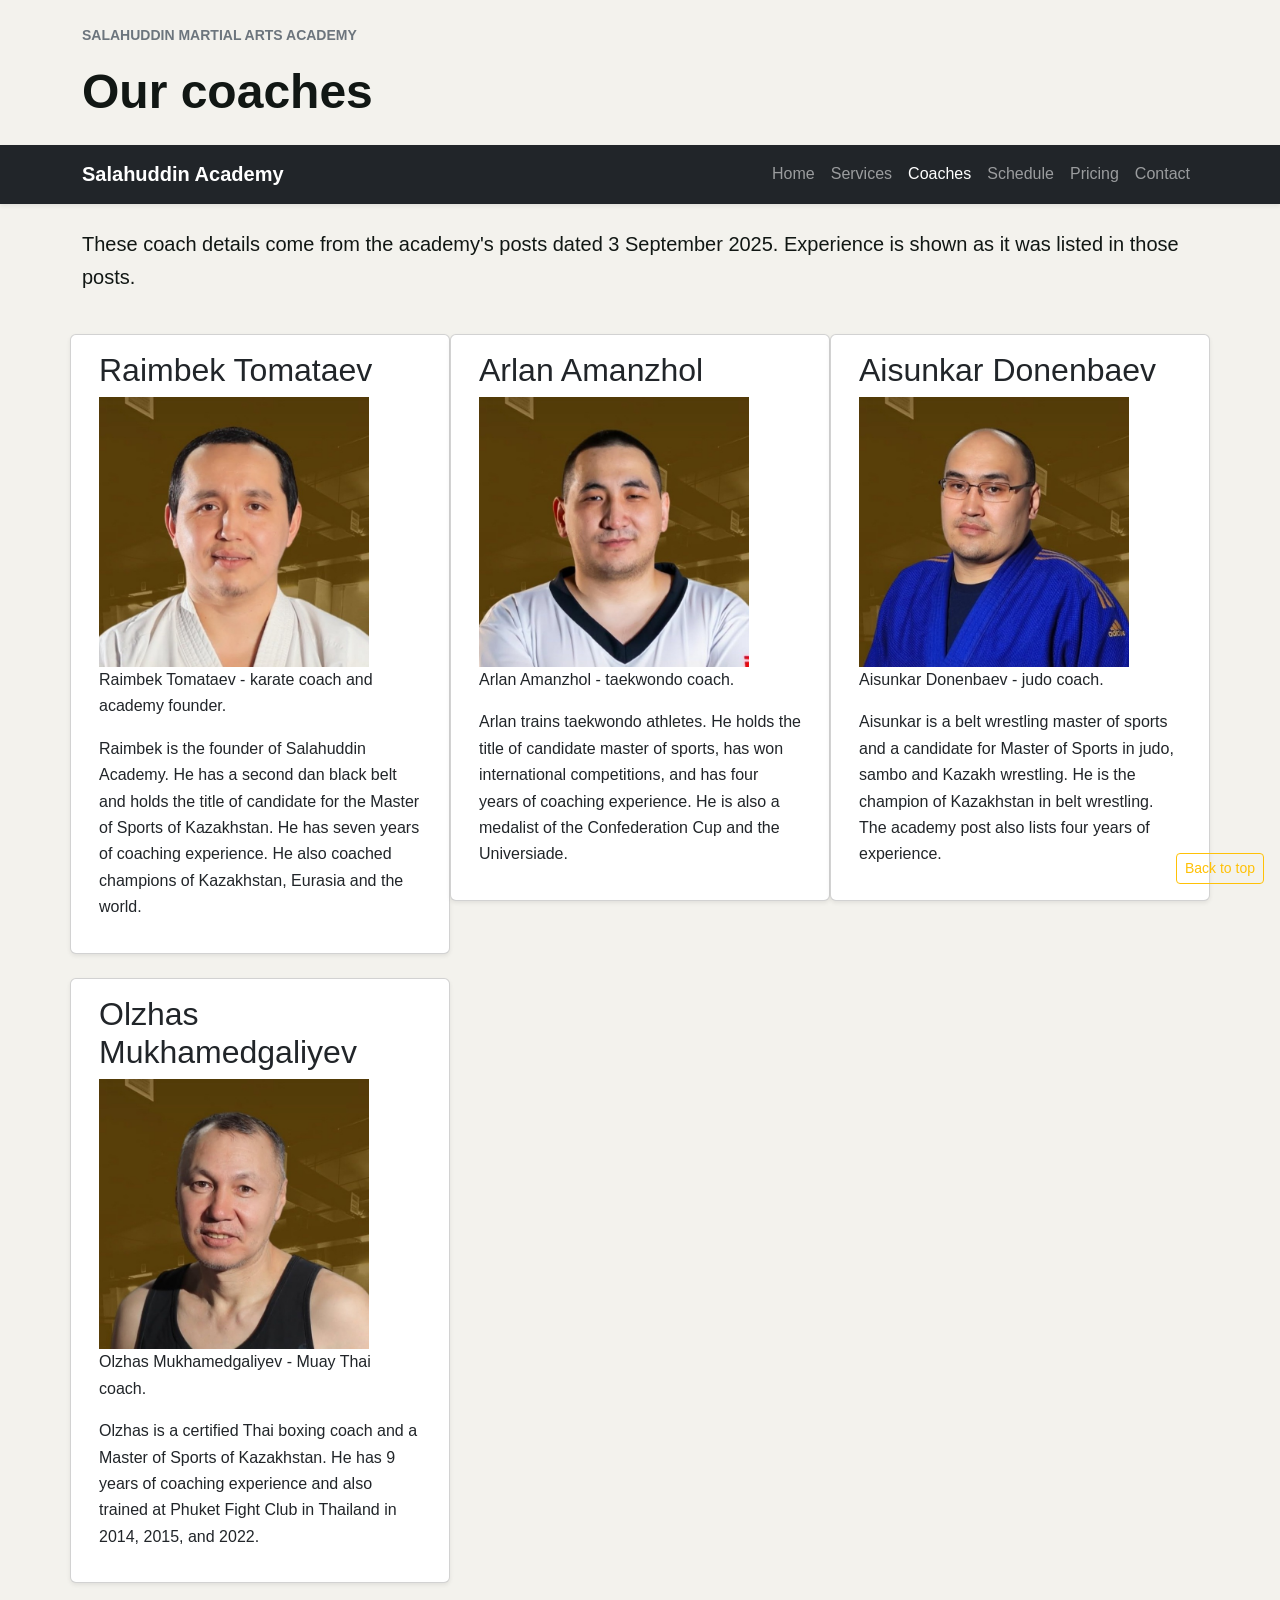
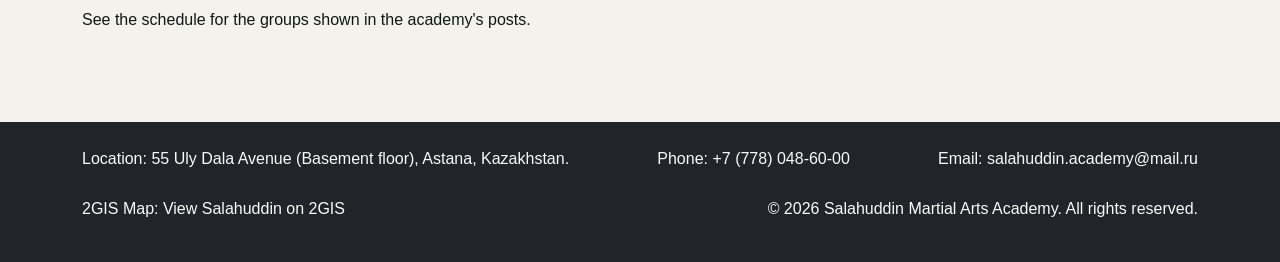
==== coaches.html @ 5ceb5899 "Add assignment 4-5 pages and documentation" ====
<!DOCTYPE html>
<html lang="en">
<head>
    <meta charset="UTF-8">
    <meta name="viewport" content="width=device-width, initial-scale=1.0">
    <meta name="description" content="Our coaches in Astana. Addresses, published class information and contacts.">
    <title>Salahuddin Academy | Coaches</title>

    <link href="https://cdn.jsdelivr.net/npm/bootstrap@5.3.3/dist/css/bootstrap.min.css" rel="stylesheet">
    <link rel="stylesheet" href="css/style.css">
</head>
<body>



    <header class="container pt-4 pb-3" id="top">
        <p class="small text-uppercase text-secondary fw-semibold d-none d-md-block">Salahuddin Martial Arts Academy</p>
        <h1 class="display-5 fw-bold">Our coaches</h1>
    </header>


    <nav class="navbar navbar-expand-lg navbar-dark bg-dark shadow-sm" aria-label="Main navigation">
        <div class="container">
            <a class="navbar-brand fw-semibold" href="index.html">Salahuddin Academy</a>
            <button id="menu-toggle" class="navbar-toggler" type="button" data-bs-toggle="collapse" data-bs-target="#academyNavbar" aria-controls="academyNavbar" aria-expanded="false" aria-label="Toggle navigation">
                <span class="navbar-toggler-icon"></span>
            </button>
            <div class="collapse navbar-collapse" id="academyNavbar">
                <ul class="navbar-nav ms-auto">
                    <li class="nav-item"><a class="nav-link" href="index.html">Home</a></li>
                    <li class="nav-item"><a class="nav-link" href="services.html">Services</a></li>
                    <li class="nav-item"><a class="nav-link active" aria-current="page" href="coaches.html">Coaches</a></li>
                    <li class="nav-item"><a class="nav-link" href="schedule.html">Schedule</a></li>
                    <li class="nav-item"><a class="nav-link" href="pricing.html">Pricing</a></li>
                    <li class="nav-item"><a class="nav-link" href="contact.html">Contact</a></li>
                </ul>
            </div>
        </div>
    </nav>

    <main class="container py-4">
        <div class="row g-4">

        <p class="lead col-12 text-center text-md-start">These coach details come from the academy's posts dated 3 September 2025.
            Experience is shown as it was listed in those posts.</p>
       <article class="content-panel col-12 col-md-6 col-lg-4 card shadow-sm h-100">
            <div class="card-body">
            <h2>Raimbek Tomataev</h2>
            <figure class="poster">
                <img src="images/raimbek-karate-cropped.jpg" width="270" alt="Academy poster showing Raimbek Tomataev in a white karate uniform">
                <figcaption>Raimbek Tomataev - karate coach and academy founder.</figcaption>
            </figure>
            <p>Raimbek is the founder of Salahuddin Academy. He has a second dan black belt and holds the title of candidate for the Master of Sports of Kazakhstan. He has seven years of coaching experience. He also coached champions of Kazakhstan, Eurasia and the world.</p>

            </div></article>
        <article class="content-panel col-12 col-md-6 col-lg-4 card shadow-sm h-100">
            <div class="card-body">
            <h2>Arlan Amanzhol</h2>
            <figure class="poster">
                <img src="images/arman-taekwondo-cropped.jpg" width="270" alt="Academy poster showing Arlan Amanzhol in a taekwondo uniform">
                <figcaption>Arlan Amanzhol - taekwondo coach.</figcaption>
            </figure>
            <p>Arlan trains taekwondo athletes. He holds the title of candidate master of sports, has won international competitions, and has four years of coaching experience.
                He is also a medalist of the Confederation Cup and the Universiade.</p>

            </div></article>
        <article class="content-panel col-12 col-md-6 col-lg-4 card shadow-sm h-100">
            <div class="card-body">
            <h2>Aisunkar Donenbaev</h2>
            <figure class="poster">
                <img src="images/aisunkar-judo-cropped.jpg" width="270" alt="Academy poster showing Aisunkar Donenbaev in a blue judo uniform">
                <figcaption>Aisunkar Donenbaev - judo coach.</figcaption>
            </figure>
            <p>Aisunkar is a belt wrestling master of sports and a candidate for Master of Sports in judo, sambo and Kazakh wrestling. He is the champion of Kazakhstan in belt wrestling. The academy post also lists four years of experience.</p>

            </div></article>
        <article class="content-panel col-12 col-md-6 col-lg-4 card shadow-sm h-100">
            <div class="card-body">
            <h2>Olzhas Mukhamedgaliyev</h2>
            <figure class="poster">
                <img src="images/olzhas-muay-thai-cropped.jpg" width="270" alt="Academy poster showing Muay Thai coach Olzhas Mukhamedgaliyev">
                <figcaption>Olzhas Mukhamedgaliyev - Muay Thai coach.</figcaption>
            </figure>
            <p>Olzhas is a certified Thai boxing coach and a Master of Sports of Kazakhstan.
                He has 9 years of coaching experience and also trained at Phuket Fight Club in Thailand in 2014, 2015, and 2022.</p>


            </div></article>

        <p class="page-note">See the <a href="schedule.html">schedule</a> for the groups shown in the academy's posts.</p>
            </div>
</main>

    <footer class="container-fluid bg-dark text-light mt-5 py-4">
        <div class="container text-center text-md-start d-flex flex-column flex-md-row flex-wrap gap-2 justify-content-between">
        <p>Location: 55 Uly Dala Avenue (Basement floor), Astana, Kazakhstan.</p>
        <p>Phone: <a href="tel:+77780486000">+7 (778) 048-60-00</a></p>
        <p>Email: <a href="mailto:salahuddin.academy@mail.ru">salahuddin.academy@mail.ru</a></p>
        <p>2GIS Map: <a href="https://2gis.kz/astana/firm/70000001078856416" target="_blank" rel="noopener noreferrer">View Salahuddin on 2GIS</a></p>
        <p>&copy; 2026 Salahuddin Martial Arts Academy. All rights reserved.</p>
        </div>
    </footer>
    <a class="btn btn-sm btn-outline-warning position-fixed bottom-0 end-0 m-3 d-none d-md-block" href="#top">Back to top</a>
    <script src="https://cdn.jsdelivr.net/npm/bootstrap@5.3.3/dist/js/bootstrap.bundle.min.js"></script>
    <script src="js/main.js" defer></script>
    <script src="js/reviews.js" defer></script>
</body>
</html>
---- css/style.css ----
:root {
  --ink:#111714;
  --ink-soft:#202823;
  --gold:#dfb247;
  --gold-light:#edc768;
  --paper:#f3f2ed;
  --white:#fff;
  --muted:#68716b;
  --line:#dfe2da;
  --font-body:'DM Sans',Arial,sans-serif;
  --font-display:'Oswald','Arial Narrow',sans-serif
}

* {
  box-sizing:border-box
}

html {
  scroll-behavior:smooth;
  scroll-padding-top:96px
}

body {
  margin:0;
  background:var(--paper);
  color:var(--ink);
  font-family:var(--font-body);
  font-size:16px;
  line-height:1.65
}

a {
  color:inherit;
  text-decoration:none
}

img {
  display:block;
  max-width:100%
}

button,input,select,textarea {
  font:inheri
}

.wrap {
  width:min(1160px,calc(100% - 48px));
  margin-inline:auto
}

.skip-link {
  position:absolute;
  left:12px;
  top:-60px;
  z-index:100;
  background:var(--gold);
  padding:10px 14px;
  color:var(--ink)
}

.skip-link:focus {
  top:12px
}

.topbar {
  background:var(--ink);
  color:#c7cdc7;
  font-size:12px;
  letter-spacing:.045em
}

.topbar-inner {
  height:36px;
  display:flex;
  justify-content:space-between;
  align-items:center
}

.topbar a {
  color:var(--gold-light)
}

.topbar a span {
  color:#fff;
  margin-left:8px
}

.site-header {
  position:sticky;
  z-index:20;
  top:0;
  background:rgba(243,242,237,.96);
  backdrop-filter:blur(14px);
  border-bottom:1px solid rgba(17,23,20,.09)
}

.nav-wrap {
  height:78px;
  display:flex;
  align-items:center;
  justify-content:space-between;
  gap:24px
}

.brand {
  display:inline-flex;
  align-items:center;
  gap:11px;
  color:var(--ink);
  font:600 18px/1 var(--font-display);
  letter-spacing:.045em;
  white-space:nowrap
}

.brand-mark {
  width:38px;
  height:38px;
  display:grid;
  place-items:center;
  background:var(--gold);
  border-radius:50%;
  font:700 22px/1 var(--font-display);
  letter-spacing:0
}

.brand small {
  display:block;
  margin-top:5px;
  font:600 8px/1 var(--font-body);
  letter-spacing:.19em;
  color:var(--muted)
}

.site-nav {
  display:flex;
  align-items:center;
  gap:clamp(15px,2vw,27px)
}

.site-nav>a {
  font-size:13px;
  font-weight:600;
  color:#414a44;
  transition:color .2s
}

.site-nav>a:hover,.site-nav>a.active {
  color:var(--ink)
}

.site-nav>a.active:not(.nav-cta) {
  box-shadow:0 2px var(--gold);
  padding-block:8px
}

.site-nav .nav-cta {
  padding:12px 15px;
  background:var(--ink);
  color:#fff
}

.site-nav .nav-cta span {
  color:var(--gold);
  margin-left:9px
}

.menu-toggle {
  display:none;
  border:0;
  background:transparent;
  padding:9px;
  cursor:pointer
}

.menu-toggle span {
  display:block;
  width:23px;
  height:2px;
  margin:5px;
  background:var(--ink)
}

.hero {
  background:var(--ink);
  color:#fff;
  overflow:hidden
}

.hero-grid {
  min-height:610px;
  display:grid;
  grid-template-columns:1fr .92fr;
  align-items:center;
  gap:7%
}

.hero-copy {
  padding:68px 0
}

.eyebrow {
  display:flex;
  align-items:center;
  gap:9px;
  margin:0 0 17px;
  color:#97752b;
  font-size:10px;
  font-weight:700;
  letter-spacing:.18em;
  text-transform:uppercase
}

.hero .eyebrow {
  color:var(--gold-light)
}

.eyebrow>span,.label-dot {
  width:7px;
  height:7px;
  border-radius:50%;
  background:var(--gold)
}

h1,h2,h3,p {
  margin-top:0
}

.hero h1,.page-hero h1 {
  margin:0;
  font:600 clamp(64px,8vw,104px)/.98 var(--font-display);
  letter-spacing:-.025em;
  text-transform:uppercase
}

.hero h1 em,.section h2 em,.why-copy h2 em,.cta-band h2 em,.form-intro h2 em,.page-hero em,.price-card h2 em,.price-questions h2 em,.contact-main h2 em,.visit-layout h2 em,.faq-grid h2 em {
  color:var(--gold);
  font-style:normal
}

.hero-text {
  max-width:420px;
  margin:24px 0 29px;
  color:#c5cbc6;
  font-size:16px
}

.hero-actions {
  display:flex;
  align-items:center;
  gap:24px;
  flex-wrap:wrap
}

.button {
  min-height:50px;
  display:inline-flex;
  align-items:center;
  justify-content:center;
  gap:28px;
  padding:0 20px;
  border:1px solid transparent;
  font-size:12px;
  font-weight:700;
  transition:transform .2s,background .2s,color .2s
}

.button:hover {
  transform:translateY(-2px)
}

.button span {
  font-size:17px
}

.button-gold {
  background:var(--gold);
  color:var(--ink)
}

.button-gold:hover {
  background:var(--gold-light)
}

.button-dark {
  background:var(--ink);
  color:#fff
}

.button-dark:hover {
  background:#26312a
}

.button-outline {
  border-color:#798079;
  color:white
}

.button-outline:hover {
  border-color:var(--gold);
  color:var(--gold)
}

.button-light {
  background:#fff;
  border-color:var(--line)
}

.text-link {
  font-size:12px;
  font-weight:700;
  border-bottom:1px solid var(--gold);
  padding-bottom:4px
}

.text-link span {
  margin-left:7px;
  color:var(--gold)
}

.hero .text-link {
  color:#fff
}

.hero-proof {
  display:flex;
  align-items:center;
  gap:13px;
  margin-top:42px
}

.proof-avatars {
  display:flex;
  padding-left:4px
}

.proof-avatars img {
  width:34px;
  height:34px;
  object-fit:cover;
  border:2px solid var(--ink);
  border-radius:50%;
  margin-left:-4px
}

.hero-proof p {
  margin:0;
  color:#aeb6b0;
  font-size:10px;
  line-height:1.45
}

.hero-proof strong {
  color:#fff;
  font-size:11px
}

.hero-photo {
  height:490px;
  position:relative;
  align-self:end;
  overflow:hidden
}

.hero-photo:after {
  position:absolute;
  inset:0;
  content:"";
  background:linear-gradient(0deg,rgba(8,12,9,.6),transparent 37%),linear-gradient(90deg,rgba(17,23,20,.17),transparent 50%)
}

.hero-photo img {
  width:100%;
  height:100%;
  object-fit:cover;
  object-position:center 35%;
  filter:saturate(.83)
}

.photo-label,.photo-index {
  position:absolute;
  z-index:1;
  color:#fff
}

.photo-label {
  left:22px;
  bottom:23px;
  font-size:9px;
  font-weight:700;
  letter-spacing:.15em
}

.label-dot {
  display:inline-block;
  margin-right:8px
}

.photo-index {
  right:22px;
  top:22px;
  font:600 17px var(--font-display)
}

.photo-index span {
  color:#b8beb8;
  font-size:12px
}

.stats-strip {
  background:var(--gold);
  color:var(--ink)
}

.stats-grid {
  min-height:102px;
  display:grid;
  grid-template-columns:repeat(4,1fr);
  align-items:center
}

.stats-grid>div {
  display:flex;
  align-items:center;
  gap:14px;
  padding-left:clamp(10px,3vw,42px);
  border-right:1px solid rgba(17,23,20,.18)
}

.stats-grid>div:first-child {
  padding-left:0
}

.stats-grid>div:last-child {
  border:0
}

.stats-grid strong {
  font:600 32px/.95 var(--font-display)
}

.stats-grid strong small {
  font-size:13px;
  vertical-align:top
}

.stats-grid span {
  max-width:95px;
  font-size:10px;
  font-weight:600;
  line-height:1.4;
  text-transform:uppercase;
  letter-spacing:.07em
}

.section {
  padding-top:91px;
  padding-bottom:96px
}

.section-heading {
  display:flex;
  align-items:end;
  justify-content:space-between;
  margin-bottom:33px;
  gap:20px
}

.section h2,.faq-grid h2,.why-copy h2,.form-intro h2,.price-card h2,.price-questions h2,.contact-main h2,.visit-layout h2 {
  margin:0;
  font:600 clamp(38px,5vw,57px)/1.05 var(--font-display);
  text-transform:uppercase;
  letter-spacing:-.015em
}

.section h2 em {
  color:#ad842d
}

.discipline-grid {
  display:grid;
  grid-template-columns:repeat(4,1fr);
  gap:14px
}

.discipline-card {
  height:300px;
  position:relative;
  overflow:hidden;
  background:#26312a;
  color:#fff
}

.discipline-card:after {
  position:absolute;
  inset:0;
  content:"";
  background:linear-gradient(0deg,rgba(9,14,11,.82),rgba(9,14,11,0) 65%);
  transition:background .25s
}

.discipline-card img {
  width:100%;
  height:100%;
  object-fit:cover;
  transition:transform .45s;
  filter:saturate(.8)
}

.discipline-card:hover img {
  transform:scale(1.04)
}

.card-number,.discipline-card h3,.card-arrow {
  position:absolute;
  z-index:1
}

.card-number {
  left:17px;
  top:16px;
  font-size:9px;
  font-weight:700;
  letter-spacing:.15em
}

.discipline-card h3 {
  left:17px;
  right:45px;
  bottom:14px;
  margin:0;
  font:500 22px var(--font-display);
  text-transform:uppercase
}

.card-arrow {
  right:15px;
  bottom:15px;
  width:29px;
  height:29px;
  display:grid;
  place-items:center;
  border:1px solid #ffffff80;
  border-radius:50%;
  font-size:15px
}

.dark-section {
  background:var(--ink);
  color:#fff;
  padding:90px 0
}

.why-grid {
  display:grid;
  grid-template-columns:.9fr 1fr;
  align-items:center;
  gap:10%
}

.why-photo {
  height:450px;
  position:relative;
  background:#252e28
}

.why-photo img {
  width:100%;
  height:100%;
  object-fit:cover;
  object-position:center 28%;
  filter:saturate(.75)
}

.why-photo span {
  position:absolute;
  left:15px;
  bottom:14px;
  padding:8px 10px;
  background:var(--gold);
  color:var(--ink);
  font-size:9px;
  font-weight:700;
  letter-spacing:.15em
}

.why-copy .eyebrow {
  color:var(--gold-light)
}

.why-copy h2 {
  font-size:clamp(48px,6vw,72px)
}

.why-copy>p:not(.eyebrow) {
  max-width:425px;
  margin:22px 0;
  color:#bac2bc;
  font-size:14px
}

.check-list {
  list-style:none;
  padding:0;
  margin:0 0 26px
}

.check-list li {
  padding:8px 0;
  border-bottom:1px solid #37423a;
  color:#e2e6e2;
  font-size:12px
}

.check-list li:before {
  content:'✓';
  display:inline-block;
  margin-right:11px;
  color:var(--gold)
}

.steps-grid {
  display:grid;
  grid-template-columns:repeat(3,1fr);
  border-top:1px solid var(--line)
}

.steps-grid article {
  min-height:210px;
  padding:24px 27px 10px 0;
  border-right:1px solid var(--line)
}

.steps-grid article+article {
  padding-left:27px
}

.steps-grid article:last-child {
  border:0
}

.steps-grid article>span {
  display:block;
  margin-bottom:24px;
  color:#a8802c;
  font:500 18px var(--font-display)
}

.steps-grid h3 {
  margin-bottom:9px;
  font:500 21px var(--font-display);
  text-transform:uppercase
}

.steps-grid p {
  max-width:270px;
  margin-bottom:14px;
  color:var(--muted);
  font-size:12px
}

.steps-grid a,.coach-info>a {
  font-size:11px;
  font-weight:700;
  color:#745719
}

.cta-band {
  background:var(--gold);
  padding:55px 0
}

.cta-inner {
  display:flex;
  justify-content:space-between;
  align-items:center;
  gap:24px
}

.cta-band .eyebrow {
  color:#634a13
}

.cta-band h2 {
  margin:0;
  font:600 clamp(36px,5vw,57px)/1.05 var(--font-display);
  text-transform:uppercase
}

.cta-band h2 em {
  color:#fff
}

.site-footer {
  padding:40px 0 0;
  background:var(--ink);
  color:#fff
}

.footer-top {
  display:grid;
  grid-template-columns:1fr 1fr 1fr;
  align-items:start;
  gap:24px;
  padding-bottom:35px
}

.site-footer .brand {
  color:#fff
}

.site-footer .brand small {
  color:#98a199
}

.footer-top>p {
  color:#aeb6b0;
  font-size:12px
}

.footer-links {
  display:grid;
  justify-items:start;
  gap:9px;
  color:#d4dad5;
  font-size:11px
}

.footer-links a:hover,.footer-bottom a:hover {
  color:var(--gold)
}

.footer-bottom {
  min-height:48px;
  display:flex;
  align-items:center;
  justify-content:space-between;
  gap:12px;
  border-top:1px solid #37423a;
  color:#9ba49d;
  font-size:10px
}

.footer-bottom a {
  color:var(--gold-light)
}

.page-hero {
  padding:74px 0 79px;
  background:var(--ink);
  color:#fff
}

.page-hero .eyebrow {
  color:var(--gold-light)
}

.page-hero h1 {
  font-size:clamp(55px,7vw,82px)
}

.page-hero>div>p:last-child {
  max-width:650px;
  margin:20px 0 0;
  color:#bac2bc;
  font-size:15px
}

.class-list {
  display:grid;
  gap:0
}

.class-row {
  display:grid;
  grid-template-columns:220px 1fr auto;
  align-items:center;
  gap:34px;
  padding:25px 0;
  border-top:1px solid var(--line);
  scroll-margin-top:105px
}

.class-row:last-child {
  border-bottom:1px solid var(--line)
}

.class-row>img {
  width:220px;
  height:155px;
  object-fit:cover
}

.class-row .eyebrow {
  margin-bottom:7px
}

.class-row h2 {
  margin:0 0 9px;
  font:500 30px var(--font-display);
  text-transform:uppercase
}

.class-row p {
  max-width:630px;
  margin:0 0 12px;
  color:var(--muted);
  font-size:12px
}

.class-age {
  align-self:start;
  margin-top:10px;
  padding:7px 10px;
  border:1px solid var(--line);
  white-space:nowrap;
  font-size:9px;
  font-weight:700;
  letter-spacing:.1em
}

.form-section {
  padding:86px 0;
  background:#e6e6df
}

.form-layout {
  display:grid;
  grid-template-columns:.82fr 1fr;
  gap:10%;
  align-items:star
}

.form-intro h2 {
  font-size:clamp(44px,5.5vw,65px)
}

.form-intro>p:not(.eyebrow) {
  margin:20px 0;
  color:#59615b;
  font-size:13px
}

.notice {
  padding:16px 18px;
  margin:24px 0;
  background:#f6f5f0;
  border-left:3px solid var(--gold)
}

.notice strong {
  font-size:12px
}

.notice p {
  margin:5px 0 0;
  color:#626a63;
  font-size:11px
}

.lead-form {
  display:grid;
  gap:9px;
  padding:27px;
  background:#fff
}

.lead-form label {
  margin-top:5px;
  font-size:11px;
  font-weight:700
}

.lead-form label span {
  font-weight:400;
  color:var(--muted)
}

.lead-form input,.lead-form select,.lead-form textarea {
  width:100%;
  min-height:44px;
  padding:10px 12px;
  border:1px solid #d7dbd5;
  background:#fff;
  color:var(--ink);
  font-size:12px
}

.lead-form textarea {
  resize:vertical
}

.lead-form input:focus,.lead-form select:focus,.lead-form textarea:focus {
  outline:2px solid var(--gold);
  outline-offset:1px
}

.form-two {
  display:grid;
  grid-template-columns:.55fr 1fr;
  gap:12px
}

.form-two>div {
  display:grid;
  gap:9px
}

.lead-form .button {
  margin-top:9px;
  border:0;
  cursor:pointer
}

.privacy-note,.form-status {
  margin:0;
  color:var(--muted);
  font-size:10px
}

.form-status:not(:empty) {
  padding:10px;
  background:#f8efdc;
  color:#574417
}

.data-note {
  padding:13px 16px;
  background:#e8e7df;
  border-left:3px solid var(--gold);
  color:#5b625c;
  font-size:11px
}

.coach-grid {
  display:grid;
  grid-template-columns:repeat(2,1fr);
  gap:24px
}

.coach-card {
  display:grid;
  grid-template-columns:190px 1fr;
  min-height:260px;
  background:#fff
}

.coach-photo img {
  width:100%;
  height:100%;
  object-fit:cover;
  object-position:center 30%
}

.coach-info {
  padding:23px 22px
}

.coach-info .eyebrow {
  margin-bottom:9px
}

.coach-info h2 {
  margin:0 0 11px;
  font:500 24px var(--font-display);
  text-transform:uppercase
}

.coach-info p {
  margin:0 0 15px;
  color:var(--muted);
  font-size:11px
}

.schedule-tools {
  display:flex;
  justify-content:space-between;
  align-items:end;
  gap:20px;
  margin-bottom:22px
}

.schedule-tools h2 {
  font-size:43px
}

.schedule-tools h2 em {
  color:#ad842d
}

.filter-group {
  display:flex;
  flex-wrap:wrap;
  gap:7px
}

.filter-button {
  padding:8px 12px;
  border:1px solid var(--line);
  background:transparent;
  color:#414a44;
  font-size:10px;
  font-weight:600;
  cursor:pointer
}

.filter-button:hover,.filter-button.selected {
  border-color:var(--ink);
  background:var(--ink);
  color:#fff
}

.sport-filters {
  margin-bottom:12px
}

.filter-result {
  min-height:20px;
  margin:0 0 10px;
  color:var(--muted);
  font-size:10px
}

.schedule-table-wrap {
  overflow-x:auto;
  background:#fff
}

.schedule-table {
  width:100%;
  border-collapse:collapse;
  text-align:left;
  font-size:11px
}

.schedule-table caption {
  padding:14px 16px;
  color:#68716b;
  text-align:left;
  font-size:10px
}

.schedule-table th,.schedule-table td {
  padding:13px 16px;
  border-top:1px solid #e7e9e4
}

.schedule-table thead th {
  background:#e9e9e3;
  font-size:9px;
  letter-spacing:.1em;
  text-transform:uppercase
}

.schedule-table tbody th {
  font-size:11px
}

.schedule-table tbody tr:hover {
  background:#faf8f0
}

.schedule-note {
  margin-top:16px
}

.faq-grid {
  display:grid;
  grid-template-columns:.8fr 1fr;
  gap:10%
}

.faq-grid h2 {
  font-size:55px
}

.faq-grid h2 em {
  color:var(--gold)
}

.muted-copy {
  max-width:300px;
  margin-top:18px;
  color:#aeb6b0;
  font-size:12px
}

.faq-list details {
  border-top:1px solid #37423a;
  padding:16px 0
}

.faq-list details:last-child {
  border-bottom:1px solid #37423a
}

.faq-list summary {
  position:relative;
  padding-right:35px;
  list-style:none;
  font-size:13px;
  font-weight:600;
  cursor:pointer
}

.faq-list summary::-webkit-details-marker {
  display:none
}

.faq-list summary:after {
  position:absolute;
  right:2px;
  content:'+';
  color:var(--gold);
  font-size:20px;
  line-height:1
}

.faq-list details[open] summary:after {
  content:'−'
}

.faq-list details p {
  max-width:550px;
  margin:12px 0 0;
  color:#aeb6b0;
  font-size:11px
}

.pricing-layout {
  display:grid;
  grid-template-columns:.9fr 1fr;
  gap:10%;
  align-items:star
}

.price-card {
  padding:34px;
  background:var(--ink);
  color:#fff
}

.price-card .eyebrow,.price-questions .eyebrow {
  color:var(--gold-light)
}

.price-card h2,.price-questions h2 {
  font-size:47px
}

.price-card>p {
  margin:18px 0 22px;
  color:#b8c0b9;
  font-size:12px
}

.phone-link {
  display:block;
  margin-top:14px;
  color:#d8ded8;
  font-size:11px
}

.question-list {
  margin:23px 0 0;
  padding:0;
  list-style:none;
  border-top:1px solid var(--line)
}

.question-list li {
  display:flex;
  gap:15px;
  padding:12px 0;
  border-bottom:1px solid var(--line);
  font-size:12px
}

.question-list li span {
  color:#9e792c;
  font:500 14px var(--font-display)
}

.contact-layout {
  display:grid;
  grid-template-columns:1fr .85fr;
  gap:9%;
  align-items:star
}

.contact-main h2 {
  font-size:64px
}

.contact-main .eyebrow {
  margin-bottom:13px
}

.contact-lead {
  max-width:450px;
  margin:17px 0;
  color:#626a63;
  font-size:13px
}

.contact-actions {
  display:flex;
  gap:11px;
  flex-wrap:wrap;
  margin:23px 0 33px
}

.contact-details {
  display:grid;
  grid-template-columns:1fr 1fr;
  gap:20px
}

.contact-details>div {
  display:grid;
  gap:5px
}

.detail-label {
  color:#858c86;
  font-size:9px;
  font-weight:700;
  letter-spacing:.14em
}

.contact-details a {
  font-size:12px;
  font-weight:600
}

.location-card {
  background:#fff
}

.map-panel {
  height:190px;
  position:relative;
  display:grid;
  place-items:center;
  overflow:hidden;
  background:#dedfd4;
  background-image:linear-gradient(32deg,transparent 44%,#f4f3ed 45%,#f4f3ed 50%,transparent 51%),linear-gradient(145deg,transparent 44%,#f2f1ea 45%,#f2f1ea 51%,transparent 52%),linear-gradient(90deg,transparent 48%,#c7cabb 49%,#c7cabb 50%,transparent 51%);
  background-size:100% 100%,100% 100%,100% 100%
}

.map-ring {
  position:absolute;
  width:120px;
  height:120px;
  border:1px solid rgba(176,135,43,.45);
  border-radius:50%
}

.ring-two {
  width:76px;
  height:76px
}

.map-marker {
  z-index:1;
  width:38px;
  height:38px;
  display:grid;
  place-items:center;
  border:3px solid #fff;
  border-radius:50% 50% 50% 0;
  transform:rotate(-45deg);
  background:var(--gold);
  box-shadow:0 3px 10px #0003;
  font:700 19px var(--font-display)
}

.map-marker:first-letter {
  transform:rotate(45deg)
}

.map-caption {
  position:absolute;
  right:12px;
  bottom:9px;
  color:#586257;
  font-size:8px;
  font-weight:700;
  letter-spacing:.14em
}

.location-info {
  padding:24px 27px
}

.location-info .eyebrow {
  margin-bottom:7px
}

.location-info h3 {
  margin:0 0 8px;
  font:500 28px var(--font-display);
  text-transform:uppercase
}

.location-info>p:not(.eyebrow) {
  color:#5e675f;
  font-size:12px
}

.hours {
  padding-top:12px;
  border-top:1px solid var(--line)
}

.hours strong {
  color:var(--ink)
}

.hours small {
  color:var(--muted);
  font-size:10px
}

.muted-section {
  background:#e7e7df
}

.visit-layout {
  display:grid;
  grid-template-columns:1fr 1fr;
  gap:10%;
  align-items:center
}

.visit-layout h2 {
  font-size:46px
}

.visit-layout h2 em {
  color:#ad842d
}

.visit-layout>div>p:not(.eyebrow) {
  color:#5d655f;
  font-size:12px
}

@media(max-width:950px) {
  .site-nav {
    gap:14px
  }

  .site-nav>a {
    font-size:11px
  }

  .site-nav .nav-cta {
    padding:10px
  }

  .hero-grid {
    min-height:540px;
    gap:4%
  }

  .hero-photo {
    height:420px
  }

  .discipline-card {
    height:245px
  }

  .coach-card {
    grid-template-columns:145px 1fr
  }

  .coach-info {
    padding:18px
  }

  .coach-info h2 {
    font-size:21px
  }

  .schedule-tools {
    align-items:start;
    flex-direction:column
  }

  .contact-layout {
    gap:5%
  }

}

@media(max-width:720px) {
  .wrap {
    width:min(100% - 36px,560px)
  }

  .topbar-inner {
    height:33px;
    font-size:10px
  }

  .topbar-inner>span {
    max-width:55%
  }

  .nav-wrap {
    height:68px
  }

  .brand {
    font-size:16px
  }

  .brand-mark {
    width:35px;
    height:35px
  }

  .menu-toggle {
    display:block
  }

  .site-nav {
    position:absolute;
    left:0;
    right:0;
    top:100%;
    display:none;
    align-items:stretch;
    gap:0;
    padding:8px 18px 18px;
    background:var(--paper);
    border-bottom:1px solid var(--line)
  }

  .site-nav.open {
    display:grid
  }

  .site-nav>a {
    padding:12px 5px;
    border-bottom:1px solid var(--line);
    font-size:13px
  }

  .site-nav>a.active:not(.nav-cta) {
    box-shadow:none
  }

  .site-nav .nav-cta {
    margin-top:10px;
    padding:12px
  }

  .hero-grid {
    grid-template-columns:1fr;
    gap:0
  }

  .hero-copy {
    padding:57px 0 38px
  }

  .hero h1 {
    font-size:72px
  }

  .hero-text {
    font-size:14px
  }

  .hero-proof {
    margin-top:29px
  }

  .hero-photo {
    width:100%;
    height:340px;
    align-self:auto
  }

  .stats-grid {
    min-height:0;
    padding:19px 0;
    grid-template-columns:1fr 1fr;
    row-gap:19px
  }

  .stats-grid>div {
    padding-left:13px!importan
  }

  .stats-grid>div:nth-child(2) {
    border-right:0
  }

  .stats-grid strong {
    font-size:27px
  }

  .stats-grid span {
    font-size:9px
  }

  .section {
    padding-top:63px;
    padding-bottom:68px
  }

  .section-heading {
    align-items:star
  }

  .section-heading>.text-link {
    margin-top:26px;
    white-space:nowrap
  }

  .section h2 {
    font-size:43px
  }

  .discipline-grid {
    grid-template-columns:1fr 1fr;
    gap:10px
  }

  .discipline-card {
    height:235px
  }

  .discipline-card h3 {
    font-size:19px
  }

  .card-number {
    font-size:8px
  }

  .dark-section {
    padding:64px 0
  }

  .why-grid {
    grid-template-columns:1fr;
    gap:35px
  }

  .why-photo {
    height:370px
  }

  .why-copy h2 {
    font-size:58px
  }

  .steps-grid {
    grid-template-columns:1fr
  }

  .steps-grid article,.steps-grid article+article {
    min-height:0;
    padding:17px 0;
    border-right:0;
    border-bottom:1px solid var(--line)
  }

  .steps-grid article>span {
    margin-bottom:8px
  }

  .steps-grid article:last-child {
    border:0
  }

  .cta-band {
    padding:38px 0
  }

  .cta-inner {
    align-items:flex-start;
    flex-direction:column
  }

  .cta-band h2 {
    font-size:43px
  }

  .button {
    min-height:46px
  }

  .footer-top {
    grid-template-columns:1fr 1fr;
    gap:20px
  }

  .footer-top>p {
    justify-self:end
  }

  .footer-links {
    grid-column:1/-1;
    grid-template-columns:1fr 1fr
  }

  .footer-bottom {
    padding:12px 0;
    flex-wrap:wrap;
    justify-content:flex-star
  }

  .footer-bottom span:first-child {
    width:100%
  }

  .page-hero {
    padding:57px 0 60px
  }

  .page-hero h1 {
    font-size:57px
  }

  .page-hero>div>p:last-child {
    font-size:13px
  }

  .class-row {
    grid-template-columns:105px 1fr;
    gap:16px;
    padding:19px 0
  }

  .class-row>img {
    width:105px;
    height:110px;
    grid-row:span 2
  }

  .class-row h2 {
    font-size:23px
  }

  .class-row p {
    font-size:10px
  }

  .class-row .eyebrow {
    font-size:8px
  }

  .class-age {
    grid-column:2;
    grid-row:2;
    justify-self:start;
    align-self:end;
    margin:0
  }

  .form-section {
    padding:62px 0
  }

  .form-layout {
    grid-template-columns:1fr;
    gap:24px
  }

  .form-intro h2 {
    font-size:53px
  }

  .lead-form {
    padding:20px
  }

  .coach-grid {
    grid-template-columns:1fr;
    gap:14px
  }

  .coach-card {
    grid-template-columns:135px 1fr;
    min-height:220px
  }

  .coach-photo {
    min-height:220px
  }

  .coach-info {
    padding:16px
  }

  .coach-info h2 {
    font-size:21px
  }

  .coach-info p {
    font-size:10px
  }

  .schedule-tools h2 {
    font-size:40px
  }

  .filter-button {
    padding:7px 9px;
    font-size:9px
  }

  .schedule-table-wrap {
    overflow:visible;
    background:transparen
  }

  .schedule-table,.schedule-table tbody {
    display:block;
    width:100%
  }

  .schedule-table caption {
    display:block;
    padding:11px 0
  }

  .schedule-table thead {
    position:absolute;
    width:1px;
    height:1px;
    padding:0;
    margin:-1px;
    overflow:hidden;
    clip:rect(0,0,0,0);
    white-space:nowrap;
    border:0
  }

  .schedule-table tbody {
    display:grid;
    grid-template-columns:1fr;
    gap:9px
  }

  .schedule-table tr {
    display:grid;
    grid-template-columns:1fr 1fr;
    padding:12px;
    background:#fff
  }

  .schedule-table td,.schedule-table th {
    display:flex;
    justify-content:space-between;
    gap:8px;
    padding:6px 8px;
    border:0;
    font-size:10px
  }

  .schedule-table td:before,.schedule-table th:before {
    content:attr(data-label);
    color:#7c847d;
    font-size:8px;
    font-weight:700;
    letter-spacing:.07em;
    text-transform:uppercase
  }

  .schedule-table td:first-child {
    grid-column:1/-1;
    border-bottom:1px solid var(--line)
  }

  .schedule-table th {
    font-weight:700
  }

  .faq-grid {
    grid-template-columns:1fr;
    gap:25px
  }

  .faq-grid h2 {
    font-size:47px
  }

  .pricing-layout {
    grid-template-columns:1fr;
    gap:38px
  }

  .price-card {
    padding:25px
  }

  .price-card h2,.price-questions h2 {
    font-size:42px
  }

  .contact-layout {
    grid-template-columns:1fr;
    gap:30px
  }

  .contact-main h2 {
    font-size:58px
  }

  .contact-details {
    gap:14px
  }

  .location-card {
    max-width:460px
  }

  .visit-layout {
    grid-template-columns:1fr;
    gap:16px
  }

  .visit-layout h2 {
    font-size:42px
  }

}

@media(max-width:390px) {
  .wrap {
    width:calc(100% - 28px)
  }

  .hero h1 {
    font-size:62px
  }

  .hero-actions {
    align-items:flex-start;
    flex-direction:column;
    gap:17px
  }

  .discipline-card {
    height:200px
  }

  .discipline-card h3 {
    font-size:17px
  }

  .class-row {
    grid-template-columns:88px 1fr;
    gap:12px
  }

  .class-row>img {
    width:88px;
    height:106px
  }

  .class-row h2 {
    font-size:20px
  }

  .coach-card {
    grid-template-columns:110px 1fr
  }

  .coach-info {
    padding:13px
  }

  .coach-info h2 {
    font-size:18px
  }

  .coach-photo {
    min-height:225px
  }

  .form-two {
    grid-template-columns:.45fr 1fr
  }

  .schedule-table tr {
    grid-template-columns:1fr
  }

  .schedule-table td:first-child {
    grid-column:1
  }

}

@media(prefers-reduced-motion:reduce) {
  *,*::before,*::after {
    scroll-behavior:auto!important;
    transition:none!importan
  }

}

\n
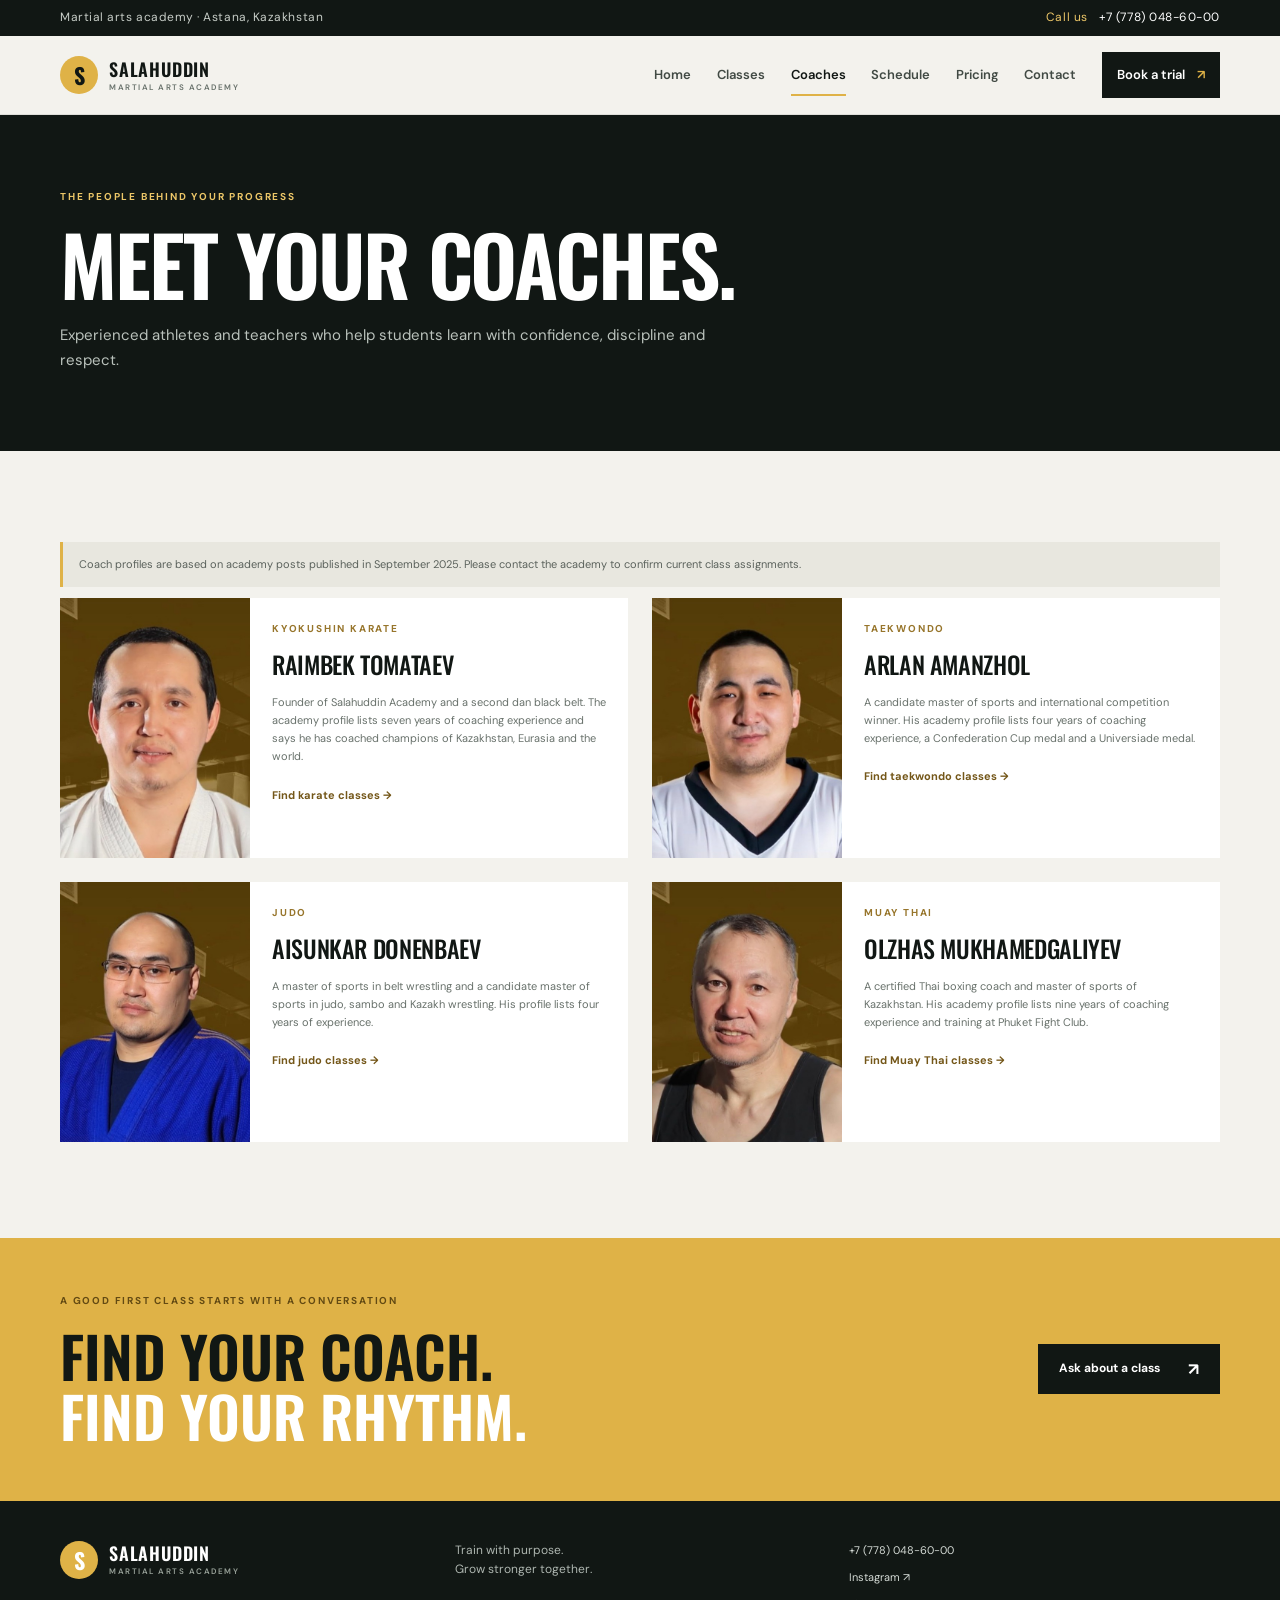
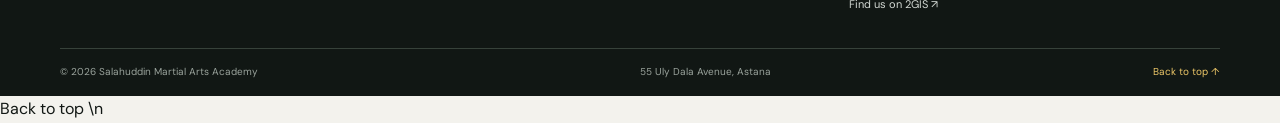
==== commit 851f5582: "Merge Assignment 4-5 into master" ====
--- a/coaches.html
+++ b/coaches.html
@@ -1,104 +1,134 @@
-<!DOCTYPE html>
+<!doctype html>
 <html lang="en">
-<head>
-    <meta charset="UTF-8">
-    <meta name="viewport" content="width=device-width, initial-scale=1.0">
-    <meta name="description" content="Our coaches in Astana. Addresses, published class information and contacts.">
-    <title>Salahuddin Academy | Coaches</title>
-
-    <link href="https://cdn.jsdelivr.net/npm/bootstrap@5.3.3/dist/css/bootstrap.min.css" rel="stylesheet">
-    <link rel="stylesheet" href="css/style.css">
-</head>
-<body>
-
-
-
-    <header class="container pt-4 pb-3" id="top">
-        <p class="small text-uppercase text-secondary fw-semibold d-none d-md-block">Salahuddin Martial Arts Academy</p>
-        <h1 class="display-5 fw-bold">Our coaches</h1>
+  <head>
+    <meta charset="utf-8"><meta name="viewport" content="width=device-width, initial-scale=1"><meta name="description" content="Meet the martial arts coaches at Salahuddin Academy in Astana."><meta name="theme-color" content="#111714"><title>Coaches | Salahuddin Academy</title><link rel="preconnect" href="https://fonts.googleapis.com"><link rel="preconnect" href="https://fonts.gstatic.com" crossorigin><link href="https://fonts.googleapis.com/css2?family=DM+Sans:wght@400;500;600;700&family=Oswald:wght@500;600;700&display=swap" rel="stylesheet"><link rel="stylesheet" href="css/style.css">
+  </head>
+  <body>
+    <a class="skip-link" href="#main">Skip to content</a>
+    <div class="topbar">
+      <div class="wrap topbar-inner">
+        <span>Martial arts academy · Astana, Kazakhstan</span><a href="tel:+77780486000">Call us <span>+7 (778) 048-60-00</span></a>
+      </div>
+    </div>
+    <header class="site-header">
+      <div class="wrap nav-wrap">
+        <a class="brand" href="index.html"><span class="brand-mark">S</span><span>SALAHUDDIN<small>MARTIAL ARTS ACADEMY</small></span></a>
+        <button class="menu-toggle" type="button" aria-expanded="false" aria-controls="site-nav" aria-label="Open navigation">
+          <span></span><span></span>
+        </button>
+        <nav id="site-nav" class="site-nav" aria-label="Main navigation">
+          <a href="index.html">Home</a><a href="services.html">Classes</a><a class="active" aria-current="page" href="coaches.html">Coaches</a><a href="schedule.html">Schedule</a><a href="pricing.html">Pricing</a><a href="contact.html">Contact</a><a class="nav-cta" href="services.html#trial">Book a trial <span>↗</span></a>
+        </nav>
+      </div>
     </header>
-
-
-    <nav class="navbar navbar-expand-lg navbar-dark bg-dark shadow-sm" aria-label="Main navigation">
-        <div class="container">
-            <a class="navbar-brand fw-semibold" href="index.html">Salahuddin Academy</a>
-            <button id="menu-toggle" class="navbar-toggler" type="button" data-bs-toggle="collapse" data-bs-target="#academyNavbar" aria-controls="academyNavbar" aria-expanded="false" aria-label="Toggle navigation">
-                <span class="navbar-toggler-icon"></span>
-            </button>
-            <div class="collapse navbar-collapse" id="academyNavbar">
-                <ul class="navbar-nav ms-auto">
-                    <li class="nav-item"><a class="nav-link" href="index.html">Home</a></li>
-                    <li class="nav-item"><a class="nav-link" href="services.html">Services</a></li>
-                    <li class="nav-item"><a class="nav-link active" aria-current="page" href="coaches.html">Coaches</a></li>
-                    <li class="nav-item"><a class="nav-link" href="schedule.html">Schedule</a></li>
-                    <li class="nav-item"><a class="nav-link" href="pricing.html">Pricing</a></li>
-                    <li class="nav-item"><a class="nav-link" href="contact.html">Contact</a></li>
-                </ul>
+    <main id="main">
+      <section class="page-hero">
+        <div class="wrap">
+          <p class="eyebrow">
+            The people behind your progress
+          </p>
+          <h1>
+            Meet your coaches.
+          </h1>
+          <p>
+            Experienced athletes and teachers who help students learn with confidence, discipline and respect.
+          </p>
+        </div>
+      </section>
+      <section class="section wrap">
+        <p class="data-note">
+          Coach profiles are based on academy posts published in September 2025. Please contact the academy to confirm current class assignments.
+        </p>
+        <div class="coach-grid">
+          <article class="coach-card">
+            <div class="coach-photo">
+              <img src="images/raimbek-karate-cropped.jpg" alt="Raimbek Tomataev">
             </div>
+            <div class="coach-info">
+              <span class="eyebrow">KYOKUSHIN KARATE</span>
+              <h2>
+                Raimbek Tomataev
+              </h2>
+              <p>
+                Founder of Salahuddin Academy and a second dan black belt. The academy profile lists seven years of coaching experience and says he has coached champions of Kazakhstan, Eurasia and the world.
+              </p>
+              <a href="schedule.html">Find karate classes →</a>
+            </div>
+          </article>
+          <article class="coach-card">
+            <div class="coach-photo">
+              <img src="images/arman-taekwondo-cropped.jpg" alt="Arlan Amanzhol">
+            </div>
+            <div class="coach-info">
+              <span class="eyebrow">TAEKWONDO</span>
+              <h2>
+                Arlan Amanzhol
+              </h2>
+              <p>
+                A candidate master of sports and international competition winner. His academy profile lists four years of coaching experience, a Confederation Cup medal and a Universiade medal.
+              </p>
+              <a href="schedule.html">Find taekwondo classes →</a>
+            </div>
+          </article>
+          <article class="coach-card">
+            <div class="coach-photo">
+              <img src="images/aisunkar-judo-cropped.jpg" alt="Aisunkar Donenbaev">
+            </div>
+            <div class="coach-info">
+              <span class="eyebrow">JUDO</span>
+              <h2>
+                Aisunkar Donenbaev
+              </h2>
+              <p>
+                A master of sports in belt wrestling and a candidate master of sports in judo, sambo and Kazakh wrestling. His profile lists four years of experience.
+              </p>
+              <a href="schedule.html">Find judo classes →</a>
+            </div>
+          </article>
+          <article class="coach-card">
+            <div class="coach-photo">
+              <img src="images/olzhas-muay-thai-cropped.jpg" alt="Olzhas Mukhamedgaliyev">
+            </div>
+            <div class="coach-info">
+              <span class="eyebrow">MUAY THAI</span>
+              <h2>
+                Olzhas Mukhamedgaliyev
+              </h2>
+              <p>
+                A certified Thai boxing coach and master of sports of Kazakhstan. His academy profile lists nine years of coaching experience and training at Phuket Fight Club.
+              </p>
+              <a href="schedule.html">Find Muay Thai classes →</a>
+            </div>
+          </article>
         </div>
-    </nav>
-
-    <main class="container py-4">
-        <div class="row g-4">
-
-        <p class="lead col-12 text-center text-md-start">These coach details come from the academy's posts dated 3 September 2025.
-            Experience is shown as it was listed in those posts.</p>
-       <article class="content-panel col-12 col-md-6 col-lg-4 card shadow-sm h-100">
-            <div class="card-body">
-            <h2>Raimbek Tomataev</h2>
-            <figure class="poster">
-                <img src="images/raimbek-karate-cropped.jpg" width="270" alt="Academy poster showing Raimbek Tomataev in a white karate uniform">
-                <figcaption>Raimbek Tomataev - karate coach and academy founder.</figcaption>
-            </figure>
-            <p>Raimbek is the founder of Salahuddin Academy. He has a second dan black belt and holds the title of candidate for the Master of Sports of Kazakhstan. He has seven years of coaching experience. He also coached champions of Kazakhstan, Eurasia and the world.</p>
-
-            </div></article>
-        <article class="content-panel col-12 col-md-6 col-lg-4 card shadow-sm h-100">
-            <div class="card-body">
-            <h2>Arlan Amanzhol</h2>
-            <figure class="poster">
-                <img src="images/arman-taekwondo-cropped.jpg" width="270" alt="Academy poster showing Arlan Amanzhol in a taekwondo uniform">
-                <figcaption>Arlan Amanzhol - taekwondo coach.</figcaption>
-            </figure>
-            <p>Arlan trains taekwondo athletes. He holds the title of candidate master of sports, has won international competitions, and has four years of coaching experience.
-                He is also a medalist of the Confederation Cup and the Universiade.</p>
-
-            </div></article>
-        <article class="content-panel col-12 col-md-6 col-lg-4 card shadow-sm h-100">
-            <div class="card-body">
-            <h2>Aisunkar Donenbaev</h2>
-            <figure class="poster">
-                <img src="images/aisunkar-judo-cropped.jpg" width="270" alt="Academy poster showing Aisunkar Donenbaev in a blue judo uniform">
-                <figcaption>Aisunkar Donenbaev - judo coach.</figcaption>
-            </figure>
-            <p>Aisunkar is a belt wrestling master of sports and a candidate for Master of Sports in judo, sambo and Kazakh wrestling. He is the champion of Kazakhstan in belt wrestling. The academy post also lists four years of experience.</p>
-
-            </div></article>
-        <article class="content-panel col-12 col-md-6 col-lg-4 card shadow-sm h-100">
-            <div class="card-body">
-            <h2>Olzhas Mukhamedgaliyev</h2>
-            <figure class="poster">
-                <img src="images/olzhas-muay-thai-cropped.jpg" width="270" alt="Academy poster showing Muay Thai coach Olzhas Mukhamedgaliyev">
-                <figcaption>Olzhas Mukhamedgaliyev - Muay Thai coach.</figcaption>
-            </figure>
-            <p>Olzhas is a certified Thai boxing coach and a Master of Sports of Kazakhstan.
-                He has 9 years of coaching experience and also trained at Phuket Fight Club in Thailand in 2014, 2015, and 2022.</p>
-
-
-            </div></article>
-
-        <p class="page-note">See the <a href="schedule.html">schedule</a> for the groups shown in the academy's posts.</p>
-            </div>
-</main>
-
-    <footer class="container-fluid bg-dark text-light mt-5 py-4">
-        <div class="container text-center text-md-start d-flex flex-column flex-md-row flex-wrap gap-2 justify-content-between">
-        <p>Location: 55 Uly Dala Avenue (Basement floor), Astana, Kazakhstan.</p>
-        <p>Phone: <a href="tel:+77780486000">+7 (778) 048-60-00</a></p>
-        <p>Email: <a href="mailto:salahuddin.academy@mail.ru">salahuddin.academy@mail.ru</a></p>
-        <p>2GIS Map: <a href="https://2gis.kz/astana/firm/70000001078856416" target="_blank" rel="noopener noreferrer">View Salahuddin on 2GIS</a></p>
-        <p>&copy; 2026 Salahuddin Martial Arts Academy. All rights reserved.</p>
+      </section>
+      <section class="cta-band">
+        <div class="wrap cta-inner">
+          <div>
+            <p class="eyebrow">
+              A good first class starts with a conversation
+            </p>
+            <h2>
+              Find your coach.<br><em>Find your rhythm.</em>
+            </h2>
+          </div>
+          <a class="button button-dark" href="services.html#trial">Ask about a class <span>↗</span></a>
         </div>
+      </section>
+    </main>
+    <footer class="site-footer">
+      <div class="wrap footer-top">
+        <a class="brand" href="index.html"><span class="brand-mark">S</span><span>SALAHUDDIN<small>MARTIAL ARTS ACADEMY</small></span></a>
+        <p>
+          Train with purpose.<br>Grow stronger together.
+        </p>
+        <div class="footer-links">
+          <a href="tel:+77780486000">+7 (778) 048-60-00</a><a href="https://instagram.com/salahuddin.academy" target="_blank" rel="noopener noreferrer">Instagram ↗</a><a href="https://2gis.kz/astana/firm/70000001078856416" target="_blank" rel="noopener noreferrer">Find us on 2GIS ↗</a>
+        </div>
+      </div>
+      <div class="wrap footer-bottom">
+        <span>© 2026 Salahuddin Martial Arts Academy</span><span>55 Uly Dala Avenue, Astana</span><a href="#main">Back to top ↑</a>
+      </div>
     </footer>
     <a class="btn btn-sm btn-outline-warning position-fixed bottom-0 end-0 m-3 d-none d-md-block" href="#top">Back to top</a>
     <script src="https://cdn.jsdelivr.net/npm/bootstrap@5.3.3/dist/js/bootstrap.bundle.min.js"></script>
@@ -106,3 +136,4 @@
     <script src="js/reviews.js" defer></script>
 </body>
 </html>
+\n
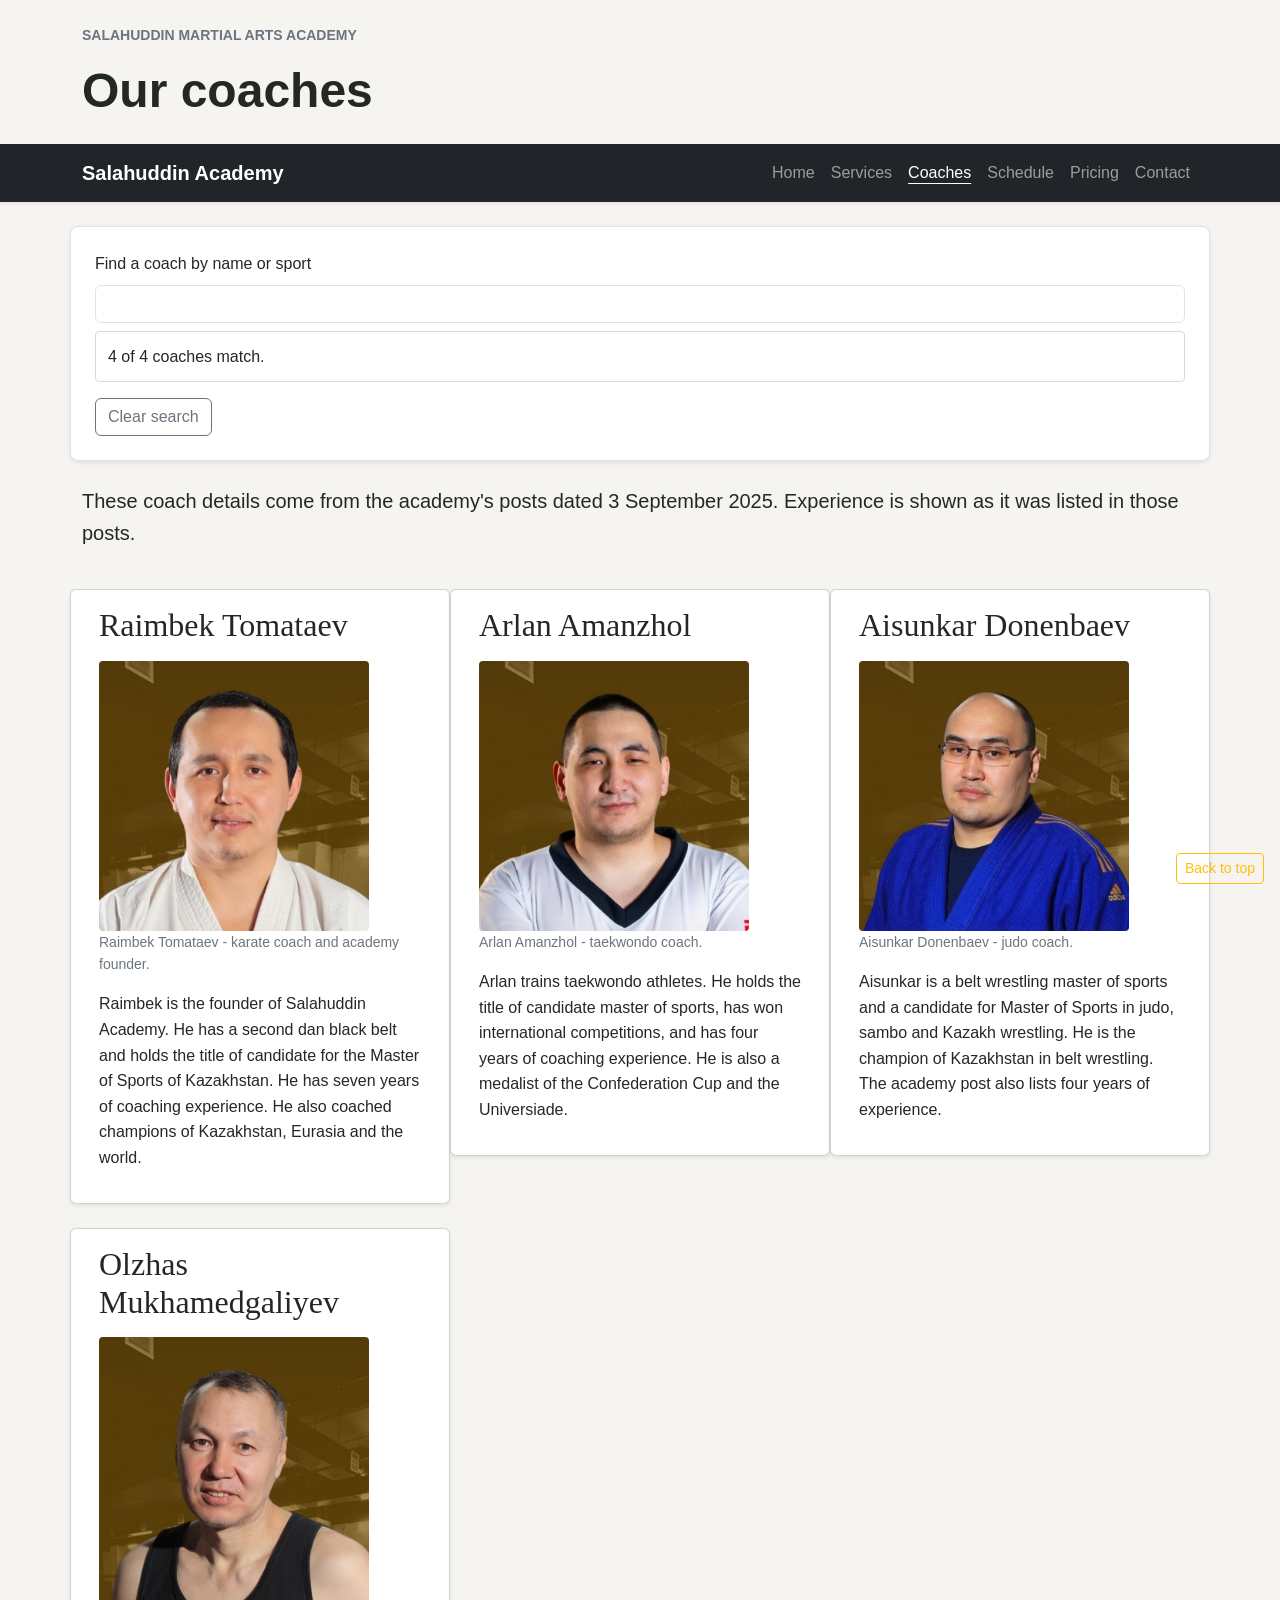
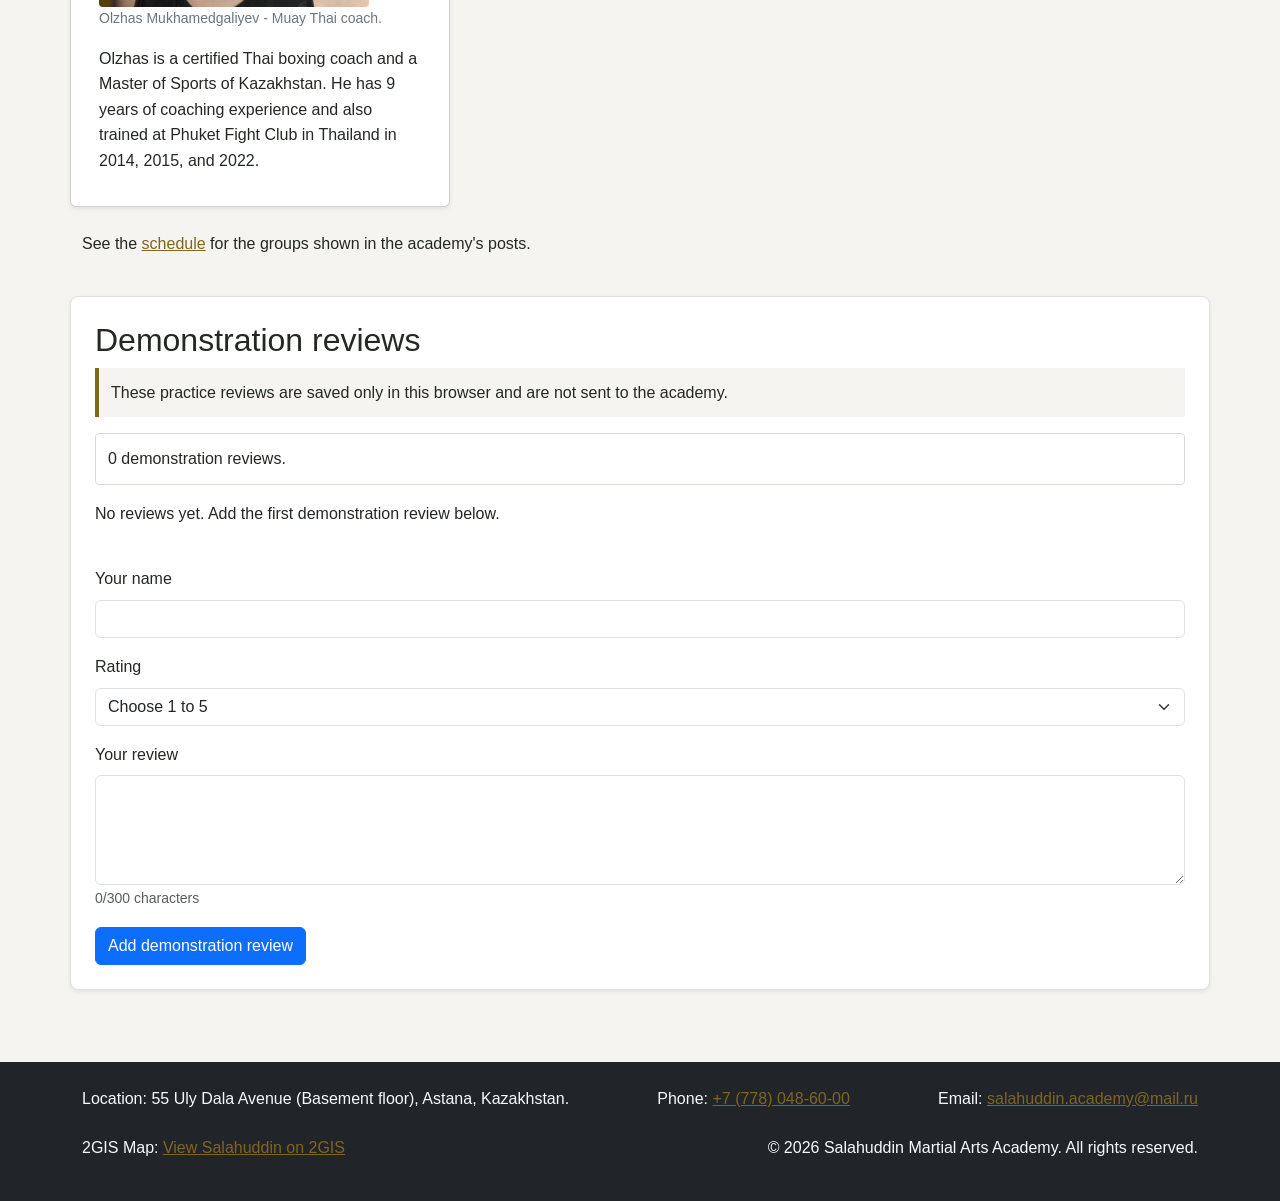
==== commit 855fddb8: "Align master with IntelliJ Assignment 4-5 project" ====
--- a/coaches.html
+++ b/coaches.html
@@ -1,134 +1,104 @@
-<!doctype html>
+<!DOCTYPE html>
 <html lang="en">
-  <head>
-    <meta charset="utf-8"><meta name="viewport" content="width=device-width, initial-scale=1"><meta name="description" content="Meet the martial arts coaches at Salahuddin Academy in Astana."><meta name="theme-color" content="#111714"><title>Coaches | Salahuddin Academy</title><link rel="preconnect" href="https://fonts.googleapis.com"><link rel="preconnect" href="https://fonts.gstatic.com" crossorigin><link href="https://fonts.googleapis.com/css2?family=DM+Sans:wght@400;500;600;700&family=Oswald:wght@500;600;700&display=swap" rel="stylesheet"><link rel="stylesheet" href="css/style.css">
-  </head>
-  <body>
-    <a class="skip-link" href="#main">Skip to content</a>
-    <div class="topbar">
-      <div class="wrap topbar-inner">
-        <span>Martial arts academy · Astana, Kazakhstan</span><a href="tel:+77780486000">Call us <span>+7 (778) 048-60-00</span></a>
-      </div>
-    </div>
-    <header class="site-header">
-      <div class="wrap nav-wrap">
-        <a class="brand" href="index.html"><span class="brand-mark">S</span><span>SALAHUDDIN<small>MARTIAL ARTS ACADEMY</small></span></a>
-        <button class="menu-toggle" type="button" aria-expanded="false" aria-controls="site-nav" aria-label="Open navigation">
-          <span></span><span></span>
-        </button>
-        <nav id="site-nav" class="site-nav" aria-label="Main navigation">
-          <a href="index.html">Home</a><a href="services.html">Classes</a><a class="active" aria-current="page" href="coaches.html">Coaches</a><a href="schedule.html">Schedule</a><a href="pricing.html">Pricing</a><a href="contact.html">Contact</a><a class="nav-cta" href="services.html#trial">Book a trial <span>↗</span></a>
-        </nav>
-      </div>
+<head>
+    <meta charset="UTF-8">
+    <meta name="viewport" content="width=device-width, initial-scale=1.0">
+    <meta name="description" content="Our coaches in Astana. Addresses, published class information and contacts.">
+    <title>Salahuddin Academy | Coaches</title>
+
+    <link href="https://cdn.jsdelivr.net/npm/bootstrap@5.3.3/dist/css/bootstrap.min.css" rel="stylesheet">
+    <link rel="stylesheet" href="css/style.css">
+</head>
+<body>
+
+
+
+    <header class="container pt-4 pb-3" id="top">
+        <p class="small text-uppercase text-secondary fw-semibold d-none d-md-block">Salahuddin Martial Arts Academy</p>
+        <h1 class="display-5 fw-bold">Our coaches</h1>
     </header>
-    <main id="main">
-      <section class="page-hero">
-        <div class="wrap">
-          <p class="eyebrow">
-            The people behind your progress
-          </p>
-          <h1>
-            Meet your coaches.
-          </h1>
-          <p>
-            Experienced athletes and teachers who help students learn with confidence, discipline and respect.
-          </p>
+
+
+    <nav class="navbar navbar-expand-lg navbar-dark bg-dark shadow-sm" aria-label="Main navigation">
+        <div class="container">
+            <a class="navbar-brand fw-semibold" href="index.html">Salahuddin Academy</a>
+            <button id="menu-toggle" class="navbar-toggler" type="button" data-bs-toggle="collapse" data-bs-target="#academyNavbar" aria-controls="academyNavbar" aria-expanded="false" aria-label="Toggle navigation">
+                <span class="navbar-toggler-icon"></span>
+            </button>
+            <div class="collapse navbar-collapse" id="academyNavbar">
+                <ul class="navbar-nav ms-auto">
+                    <li class="nav-item"><a class="nav-link" href="index.html">Home</a></li>
+                    <li class="nav-item"><a class="nav-link" href="services.html">Services</a></li>
+                    <li class="nav-item"><a class="nav-link active" aria-current="page" href="coaches.html">Coaches</a></li>
+                    <li class="nav-item"><a class="nav-link" href="schedule.html">Schedule</a></li>
+                    <li class="nav-item"><a class="nav-link" href="pricing.html">Pricing</a></li>
+                    <li class="nav-item"><a class="nav-link" href="contact.html">Contact</a></li>
+                </ul>
+            </div>
         </div>
-      </section>
-      <section class="section wrap">
-        <p class="data-note">
-          Coach profiles are based on academy posts published in September 2025. Please contact the academy to confirm current class assignments.
-        </p>
-        <div class="coach-grid">
-          <article class="coach-card">
-            <div class="coach-photo">
-              <img src="images/raimbek-karate-cropped.jpg" alt="Raimbek Tomataev">
+    </nav>
+
+    <main class="container py-4">
+        <div class="row g-4">
+
+        <p class="lead col-12 text-center text-md-start">These coach details come from the academy's posts dated 3 September 2025.
+            Experience is shown as it was listed in those posts.</p>
+       <article class="content-panel col-12 col-md-6 col-lg-4 card shadow-sm h-100">
+            <div class="card-body">
+            <h2>Raimbek Tomataev</h2>
+            <figure class="poster">
+                <img src="images/raimbek-karate-cropped.jpg" width="270" alt="Academy poster showing Raimbek Tomataev in a white karate uniform">
+                <figcaption>Raimbek Tomataev - karate coach and academy founder.</figcaption>
+            </figure>
+            <p>Raimbek is the founder of Salahuddin Academy. He has a second dan black belt and holds the title of candidate for the Master of Sports of Kazakhstan. He has seven years of coaching experience. He also coached champions of Kazakhstan, Eurasia and the world.</p>
+
+            </div></article>
+        <article class="content-panel col-12 col-md-6 col-lg-4 card shadow-sm h-100">
+            <div class="card-body">
+            <h2>Arlan Amanzhol</h2>
+            <figure class="poster">
+                <img src="images/arman-taekwondo-cropped.jpg" width="270" alt="Academy poster showing Arlan Amanzhol in a taekwondo uniform">
+                <figcaption>Arlan Amanzhol - taekwondo coach.</figcaption>
+            </figure>
+            <p>Arlan trains taekwondo athletes. He holds the title of candidate master of sports, has won international competitions, and has four years of coaching experience.
+                He is also a medalist of the Confederation Cup and the Universiade.</p>
+
+            </div></article>
+        <article class="content-panel col-12 col-md-6 col-lg-4 card shadow-sm h-100">
+            <div class="card-body">
+            <h2>Aisunkar Donenbaev</h2>
+            <figure class="poster">
+                <img src="images/aisunkar-judo-cropped.jpg" width="270" alt="Academy poster showing Aisunkar Donenbaev in a blue judo uniform">
+                <figcaption>Aisunkar Donenbaev - judo coach.</figcaption>
+            </figure>
+            <p>Aisunkar is a belt wrestling master of sports and a candidate for Master of Sports in judo, sambo and Kazakh wrestling. He is the champion of Kazakhstan in belt wrestling. The academy post also lists four years of experience.</p>
+
+            </div></article>
+        <article class="content-panel col-12 col-md-6 col-lg-4 card shadow-sm h-100">
+            <div class="card-body">
+            <h2>Olzhas Mukhamedgaliyev</h2>
+            <figure class="poster">
+                <img src="images/olzhas-muay-thai-cropped.jpg" width="270" alt="Academy poster showing Muay Thai coach Olzhas Mukhamedgaliyev">
+                <figcaption>Olzhas Mukhamedgaliyev - Muay Thai coach.</figcaption>
+            </figure>
+            <p>Olzhas is a certified Thai boxing coach and a Master of Sports of Kazakhstan.
+                He has 9 years of coaching experience and also trained at Phuket Fight Club in Thailand in 2014, 2015, and 2022.</p>
+
+
+            </div></article>
+
+        <p class="page-note">See the <a href="schedule.html">schedule</a> for the groups shown in the academy's posts.</p>
             </div>
-            <div class="coach-info">
-              <span class="eyebrow">KYOKUSHIN KARATE</span>
-              <h2>
-                Raimbek Tomataev
-              </h2>
-              <p>
-                Founder of Salahuddin Academy and a second dan black belt. The academy profile lists seven years of coaching experience and says he has coached champions of Kazakhstan, Eurasia and the world.
-              </p>
-              <a href="schedule.html">Find karate classes →</a>
-            </div>
-          </article>
-          <article class="coach-card">
-            <div class="coach-photo">
-              <img src="images/arman-taekwondo-cropped.jpg" alt="Arlan Amanzhol">
-            </div>
-            <div class="coach-info">
-              <span class="eyebrow">TAEKWONDO</span>
-              <h2>
-                Arlan Amanzhol
-              </h2>
-              <p>
-                A candidate master of sports and international competition winner. His academy profile lists four years of coaching experience, a Confederation Cup medal and a Universiade medal.
-              </p>
-              <a href="schedule.html">Find taekwondo classes →</a>
-            </div>
-          </article>
-          <article class="coach-card">
-            <div class="coach-photo">
-              <img src="images/aisunkar-judo-cropped.jpg" alt="Aisunkar Donenbaev">
-            </div>
-            <div class="coach-info">
-              <span class="eyebrow">JUDO</span>
-              <h2>
-                Aisunkar Donenbaev
-              </h2>
-              <p>
-                A master of sports in belt wrestling and a candidate master of sports in judo, sambo and Kazakh wrestling. His profile lists four years of experience.
-              </p>
-              <a href="schedule.html">Find judo classes →</a>
-            </div>
-          </article>
-          <article class="coach-card">
-            <div class="coach-photo">
-              <img src="images/olzhas-muay-thai-cropped.jpg" alt="Olzhas Mukhamedgaliyev">
-            </div>
-            <div class="coach-info">
-              <span class="eyebrow">MUAY THAI</span>
-              <h2>
-                Olzhas Mukhamedgaliyev
-              </h2>
-              <p>
-                A certified Thai boxing coach and master of sports of Kazakhstan. His academy profile lists nine years of coaching experience and training at Phuket Fight Club.
-              </p>
-              <a href="schedule.html">Find Muay Thai classes →</a>
-            </div>
-          </article>
+</main>
+
+    <footer class="container-fluid bg-dark text-light mt-5 py-4">
+        <div class="container text-center text-md-start d-flex flex-column flex-md-row flex-wrap gap-2 justify-content-between">
+        <p>Location: 55 Uly Dala Avenue (Basement floor), Astana, Kazakhstan.</p>
+        <p>Phone: <a href="tel:+77780486000">+7 (778) 048-60-00</a></p>
+        <p>Email: <a href="mailto:salahuddin.academy@mail.ru">salahuddin.academy@mail.ru</a></p>
+        <p>2GIS Map: <a href="https://2gis.kz/astana/firm/70000001078856416" target="_blank" rel="noopener noreferrer">View Salahuddin on 2GIS</a></p>
+        <p>&copy; 2026 Salahuddin Martial Arts Academy. All rights reserved.</p>
         </div>
-      </section>
-      <section class="cta-band">
-        <div class="wrap cta-inner">
-          <div>
-            <p class="eyebrow">
-              A good first class starts with a conversation
-            </p>
-            <h2>
-              Find your coach.<br><em>Find your rhythm.</em>
-            </h2>
-          </div>
-          <a class="button button-dark" href="services.html#trial">Ask about a class <span>↗</span></a>
-        </div>
-      </section>
-    </main>
-    <footer class="site-footer">
-      <div class="wrap footer-top">
-        <a class="brand" href="index.html"><span class="brand-mark">S</span><span>SALAHUDDIN<small>MARTIAL ARTS ACADEMY</small></span></a>
-        <p>
-          Train with purpose.<br>Grow stronger together.
-        </p>
-        <div class="footer-links">
-          <a href="tel:+77780486000">+7 (778) 048-60-00</a><a href="https://instagram.com/salahuddin.academy" target="_blank" rel="noopener noreferrer">Instagram ↗</a><a href="https://2gis.kz/astana/firm/70000001078856416" target="_blank" rel="noopener noreferrer">Find us on 2GIS ↗</a>
-        </div>
-      </div>
-      <div class="wrap footer-bottom">
-        <span>© 2026 Salahuddin Martial Arts Academy</span><span>55 Uly Dala Avenue, Astana</span><a href="#main">Back to top ↑</a>
-      </div>
     </footer>
     <a class="btn btn-sm btn-outline-warning position-fixed bottom-0 end-0 m-3 d-none d-md-block" href="#top">Back to top</a>
     <script src="https://cdn.jsdelivr.net/npm/bootstrap@5.3.3/dist/js/bootstrap.bundle.min.js"></script>
@@ -136,4 +106,3 @@
     <script src="js/reviews.js" defer></script>
 </body>
 </html>
-\n
--- a/css/style.css
+++ b/css/style.css
@@ -1,1910 +1,19 @@
-:root {
-  --ink:#111714;
-  --ink-soft:#202823;
-  --gold:#dfb247;
-  --gold-light:#edc768;
-  --paper:#f3f2ed;
-  --white:#fff;
-  --muted:#68716b;
-  --line:#dfe2da;
-  --font-body:'DM Sans',Arial,sans-serif;
-  --font-display:'Oswald','Arial Narrow',sans-serif
-}
+body { background: #f5f4f0; color: #242824; font-family: Arial, Helvetica, sans-serif; line-height: 1.6; }
+a { color: #80651f; }
+a:focus-visible, button:focus-visible, input:focus-visible, select:focus-visible { outline: 2px solid #80651f; outline-offset: 2px; }
+.navbar .nav-link.active { color: #fff; text-decoration: underline; text-underline-offset: 5px; }
+.content-panel { color: #242824; }
+.content-panel h2, .content-panel h3 { font-family: Georgia, 'Times New Roman', serif; }
+.poster img, figure img { max-width: 100%; height: auto; border-radius: .25rem; }
+figure { margin: 1rem 0; }
+figcaption { color: #6c757d; font-size: .875rem; }
+.form-note { background: #f5f4f0; border-left: 4px solid #80651f; padding: .75rem; }
+fieldset { border: 1px solid #d8dbd3; border-radius: .25rem; padding: 1rem; margin-bottom: 1rem; }
+legend { float: none; width: auto; padding: 0 .25rem; }
 
-* {
-  box-sizing:border-box
-}
-
-html {
-  scroll-behavior:smooth;
-  scroll-padding-top:96px
-}
-
-body {
-  margin:0;
-  background:var(--paper);
-  color:var(--ink);
-  font-family:var(--font-body);
-  font-size:16px;
-  line-height:1.65
-}
-
-a {
-  color:inherit;
-  text-decoration:none
-}
-
-img {
-  display:block;
-  max-width:100%
-}
-
-button,input,select,textarea {
-  font:inheri
-}
-
-.wrap {
-  width:min(1160px,calc(100% - 48px));
-  margin-inline:auto
-}
-
-.skip-link {
-  position:absolute;
-  left:12px;
-  top:-60px;
-  z-index:100;
-  background:var(--gold);
-  padding:10px 14px;
-  color:var(--ink)
-}
-
-.skip-link:focus {
-  top:12px
-}
-
-.topbar {
-  background:var(--ink);
-  color:#c7cdc7;
-  font-size:12px;
-  letter-spacing:.045em
-}
-
-.topbar-inner {
-  height:36px;
-  display:flex;
-  justify-content:space-between;
-  align-items:center
-}
-
-.topbar a {
-  color:var(--gold-light)
-}
-
-.topbar a span {
-  color:#fff;
-  margin-left:8px
-}
-
-.site-header {
-  position:sticky;
-  z-index:20;
-  top:0;
-  background:rgba(243,242,237,.96);
-  backdrop-filter:blur(14px);
-  border-bottom:1px solid rgba(17,23,20,.09)
-}
-
-.nav-wrap {
-  height:78px;
-  display:flex;
-  align-items:center;
-  justify-content:space-between;
-  gap:24px
-}
-
-.brand {
-  display:inline-flex;
-  align-items:center;
-  gap:11px;
-  color:var(--ink);
-  font:600 18px/1 var(--font-display);
-  letter-spacing:.045em;
-  white-space:nowrap
-}
-
-.brand-mark {
-  width:38px;
-  height:38px;
-  display:grid;
-  place-items:center;
-  background:var(--gold);
-  border-radius:50%;
-  font:700 22px/1 var(--font-display);
-  letter-spacing:0
-}
-
-.brand small {
-  display:block;
-  margin-top:5px;
-  font:600 8px/1 var(--font-body);
-  letter-spacing:.19em;
-  color:var(--muted)
-}
-
-.site-nav {
-  display:flex;
-  align-items:center;
-  gap:clamp(15px,2vw,27px)
-}
-
-.site-nav>a {
-  font-size:13px;
-  font-weight:600;
-  color:#414a44;
-  transition:color .2s
-}
-
-.site-nav>a:hover,.site-nav>a.active {
-  color:var(--ink)
-}
-
-.site-nav>a.active:not(.nav-cta) {
-  box-shadow:0 2px var(--gold);
-  padding-block:8px
-}
-
-.site-nav .nav-cta {
-  padding:12px 15px;
-  background:var(--ink);
-  color:#fff
-}
-
-.site-nav .nav-cta span {
-  color:var(--gold);
-  margin-left:9px
-}
-
-.menu-toggle {
-  display:none;
-  border:0;
-  background:transparent;
-  padding:9px;
-  cursor:pointer
-}
-
-.menu-toggle span {
-  display:block;
-  width:23px;
-  height:2px;
-  margin:5px;
-  background:var(--ink)
-}
-
-.hero {
-  background:var(--ink);
-  color:#fff;
-  overflow:hidden
-}
-
-.hero-grid {
-  min-height:610px;
-  display:grid;
-  grid-template-columns:1fr .92fr;
-  align-items:center;
-  gap:7%
-}
-
-.hero-copy {
-  padding:68px 0
-}
-
-.eyebrow {
-  display:flex;
-  align-items:center;
-  gap:9px;
-  margin:0 0 17px;
-  color:#97752b;
-  font-size:10px;
-  font-weight:700;
-  letter-spacing:.18em;
-  text-transform:uppercase
-}
-
-.hero .eyebrow {
-  color:var(--gold-light)
-}
-
-.eyebrow>span,.label-dot {
-  width:7px;
-  height:7px;
-  border-radius:50%;
-  background:var(--gold)
-}
-
-h1,h2,h3,p {
-  margin-top:0
-}
-
-.hero h1,.page-hero h1 {
-  margin:0;
-  font:600 clamp(64px,8vw,104px)/.98 var(--font-display);
-  letter-spacing:-.025em;
-  text-transform:uppercase
-}
-
-.hero h1 em,.section h2 em,.why-copy h2 em,.cta-band h2 em,.form-intro h2 em,.page-hero em,.price-card h2 em,.price-questions h2 em,.contact-main h2 em,.visit-layout h2 em,.faq-grid h2 em {
-  color:var(--gold);
-  font-style:normal
-}
-
-.hero-text {
-  max-width:420px;
-  margin:24px 0 29px;
-  color:#c5cbc6;
-  font-size:16px
-}
-
-.hero-actions {
-  display:flex;
-  align-items:center;
-  gap:24px;
-  flex-wrap:wrap
-}
-
-.button {
-  min-height:50px;
-  display:inline-flex;
-  align-items:center;
-  justify-content:center;
-  gap:28px;
-  padding:0 20px;
-  border:1px solid transparent;
-  font-size:12px;
-  font-weight:700;
-  transition:transform .2s,background .2s,color .2s
-}
-
-.button:hover {
-  transform:translateY(-2px)
-}
-
-.button span {
-  font-size:17px
-}
-
-.button-gold {
-  background:var(--gold);
-  color:var(--ink)
-}
-
-.button-gold:hover {
-  background:var(--gold-light)
-}
-
-.button-dark {
-  background:var(--ink);
-  color:#fff
-}
-
-.button-dark:hover {
-  background:#26312a
-}
-
-.button-outline {
-  border-color:#798079;
-  color:white
-}
-
-.button-outline:hover {
-  border-color:var(--gold);
-  color:var(--gold)
-}
-
-.button-light {
-  background:#fff;
-  border-color:var(--line)
-}
-
-.text-link {
-  font-size:12px;
-  font-weight:700;
-  border-bottom:1px solid var(--gold);
-  padding-bottom:4px
-}
-
-.text-link span {
-  margin-left:7px;
-  color:var(--gold)
-}
-
-.hero .text-link {
-  color:#fff
-}
-
-.hero-proof {
-  display:flex;
-  align-items:center;
-  gap:13px;
-  margin-top:42px
-}
-
-.proof-avatars {
-  display:flex;
-  padding-left:4px
-}
-
-.proof-avatars img {
-  width:34px;
-  height:34px;
-  object-fit:cover;
-  border:2px solid var(--ink);
-  border-radius:50%;
-  margin-left:-4px
-}
-
-.hero-proof p {
-  margin:0;
-  color:#aeb6b0;
-  font-size:10px;
-  line-height:1.45
-}
-
-.hero-proof strong {
-  color:#fff;
-  font-size:11px
-}
-
-.hero-photo {
-  height:490px;
-  position:relative;
-  align-self:end;
-  overflow:hidden
-}
-
-.hero-photo:after {
-  position:absolute;
-  inset:0;
-  content:"";
-  background:linear-gradient(0deg,rgba(8,12,9,.6),transparent 37%),linear-gradient(90deg,rgba(17,23,20,.17),transparent 50%)
-}
-
-.hero-photo img {
-  width:100%;
-  height:100%;
-  object-fit:cover;
-  object-position:center 35%;
-  filter:saturate(.83)
-}
-
-.photo-label,.photo-index {
-  position:absolute;
-  z-index:1;
-  color:#fff
-}
-
-.photo-label {
-  left:22px;
-  bottom:23px;
-  font-size:9px;
-  font-weight:700;
-  letter-spacing:.15em
-}
-
-.label-dot {
-  display:inline-block;
-  margin-right:8px
-}
-
-.photo-index {
-  right:22px;
-  top:22px;
-  font:600 17px var(--font-display)
-}
-
-.photo-index span {
-  color:#b8beb8;
-  font-size:12px
-}
-
-.stats-strip {
-  background:var(--gold);
-  color:var(--ink)
-}
-
-.stats-grid {
-  min-height:102px;
-  display:grid;
-  grid-template-columns:repeat(4,1fr);
-  align-items:center
-}
-
-.stats-grid>div {
-  display:flex;
-  align-items:center;
-  gap:14px;
-  padding-left:clamp(10px,3vw,42px);
-  border-right:1px solid rgba(17,23,20,.18)
-}
-
-.stats-grid>div:first-child {
-  padding-left:0
-}
-
-.stats-grid>div:last-child {
-  border:0
-}
-
-.stats-grid strong {
-  font:600 32px/.95 var(--font-display)
-}
-
-.stats-grid strong small {
-  font-size:13px;
-  vertical-align:top
-}
-
-.stats-grid span {
-  max-width:95px;
-  font-size:10px;
-  font-weight:600;
-  line-height:1.4;
-  text-transform:uppercase;
-  letter-spacing:.07em
-}
-
-.section {
-  padding-top:91px;
-  padding-bottom:96px
-}
-
-.section-heading {
-  display:flex;
-  align-items:end;
-  justify-content:space-between;
-  margin-bottom:33px;
-  gap:20px
-}
-
-.section h2,.faq-grid h2,.why-copy h2,.form-intro h2,.price-card h2,.price-questions h2,.contact-main h2,.visit-layout h2 {
-  margin:0;
-  font:600 clamp(38px,5vw,57px)/1.05 var(--font-display);
-  text-transform:uppercase;
-  letter-spacing:-.015em
-}
-
-.section h2 em {
-  color:#ad842d
-}
-
-.discipline-grid {
-  display:grid;
-  grid-template-columns:repeat(4,1fr);
-  gap:14px
-}
-
-.discipline-card {
-  height:300px;
-  position:relative;
-  overflow:hidden;
-  background:#26312a;
-  color:#fff
-}
-
-.discipline-card:after {
-  position:absolute;
-  inset:0;
-  content:"";
-  background:linear-gradient(0deg,rgba(9,14,11,.82),rgba(9,14,11,0) 65%);
-  transition:background .25s
-}
-
-.discipline-card img {
-  width:100%;
-  height:100%;
-  object-fit:cover;
-  transition:transform .45s;
-  filter:saturate(.8)
-}
-
-.discipline-card:hover img {
-  transform:scale(1.04)
-}
-
-.card-number,.discipline-card h3,.card-arrow {
-  position:absolute;
-  z-index:1
-}
-
-.card-number {
-  left:17px;
-  top:16px;
-  font-size:9px;
-  font-weight:700;
-  letter-spacing:.15em
-}
-
-.discipline-card h3 {
-  left:17px;
-  right:45px;
-  bottom:14px;
-  margin:0;
-  font:500 22px var(--font-display);
-  text-transform:uppercase
-}
-
-.card-arrow {
-  right:15px;
-  bottom:15px;
-  width:29px;
-  height:29px;
-  display:grid;
-  place-items:center;
-  border:1px solid #ffffff80;
-  border-radius:50%;
-  font-size:15px
-}
-
-.dark-section {
-  background:var(--ink);
-  color:#fff;
-  padding:90px 0
-}
-
-.why-grid {
-  display:grid;
-  grid-template-columns:.9fr 1fr;
-  align-items:center;
-  gap:10%
-}
-
-.why-photo {
-  height:450px;
-  position:relative;
-  background:#252e28
-}
-
-.why-photo img {
-  width:100%;
-  height:100%;
-  object-fit:cover;
-  object-position:center 28%;
-  filter:saturate(.75)
-}
-
-.why-photo span {
-  position:absolute;
-  left:15px;
-  bottom:14px;
-  padding:8px 10px;
-  background:var(--gold);
-  color:var(--ink);
-  font-size:9px;
-  font-weight:700;
-  letter-spacing:.15em
-}
-
-.why-copy .eyebrow {
-  color:var(--gold-light)
-}
-
-.why-copy h2 {
-  font-size:clamp(48px,6vw,72px)
-}
-
-.why-copy>p:not(.eyebrow) {
-  max-width:425px;
-  margin:22px 0;
-  color:#bac2bc;
-  font-size:14px
-}
-
-.check-list {
-  list-style:none;
-  padding:0;
-  margin:0 0 26px
-}
-
-.check-list li {
-  padding:8px 0;
-  border-bottom:1px solid #37423a;
-  color:#e2e6e2;
-  font-size:12px
-}
-
-.check-list li:before {
-  content:'✓';
-  display:inline-block;
-  margin-right:11px;
-  color:var(--gold)
-}
-
-.steps-grid {
-  display:grid;
-  grid-template-columns:repeat(3,1fr);
-  border-top:1px solid var(--line)
-}
-
-.steps-grid article {
-  min-height:210px;
-  padding:24px 27px 10px 0;
-  border-right:1px solid var(--line)
-}
-
-.steps-grid article+article {
-  padding-left:27px
-}
-
-.steps-grid article:last-child {
-  border:0
-}
-
-.steps-grid article>span {
-  display:block;
-  margin-bottom:24px;
-  color:#a8802c;
-  font:500 18px var(--font-display)
-}
-
-.steps-grid h3 {
-  margin-bottom:9px;
-  font:500 21px var(--font-display);
-  text-transform:uppercase
-}
-
-.steps-grid p {
-  max-width:270px;
-  margin-bottom:14px;
-  color:var(--muted);
-  font-size:12px
-}
-
-.steps-grid a,.coach-info>a {
-  font-size:11px;
-  font-weight:700;
-  color:#745719
-}
-
-.cta-band {
-  background:var(--gold);
-  padding:55px 0
-}
-
-.cta-inner {
-  display:flex;
-  justify-content:space-between;
-  align-items:center;
-  gap:24px
-}
-
-.cta-band .eyebrow {
-  color:#634a13
-}
-
-.cta-band h2 {
-  margin:0;
-  font:600 clamp(36px,5vw,57px)/1.05 var(--font-display);
-  text-transform:uppercase
-}
-
-.cta-band h2 em {
-  color:#fff
-}
-
-.site-footer {
-  padding:40px 0 0;
-  background:var(--ink);
-  color:#fff
-}
-
-.footer-top {
-  display:grid;
-  grid-template-columns:1fr 1fr 1fr;
-  align-items:start;
-  gap:24px;
-  padding-bottom:35px
-}
-
-.site-footer .brand {
-  color:#fff
-}
-
-.site-footer .brand small {
-  color:#98a199
-}
-
-.footer-top>p {
-  color:#aeb6b0;
-  font-size:12px
-}
-
-.footer-links {
-  display:grid;
-  justify-items:start;
-  gap:9px;
-  color:#d4dad5;
-  font-size:11px
-}
-
-.footer-links a:hover,.footer-bottom a:hover {
-  color:var(--gold)
-}
-
-.footer-bottom {
-  min-height:48px;
-  display:flex;
-  align-items:center;
-  justify-content:space-between;
-  gap:12px;
-  border-top:1px solid #37423a;
-  color:#9ba49d;
-  font-size:10px
-}
-
-.footer-bottom a {
-  color:var(--gold-light)
-}
-
-.page-hero {
-  padding:74px 0 79px;
-  background:var(--ink);
-  color:#fff
-}
-
-.page-hero .eyebrow {
-  color:var(--gold-light)
-}
-
-.page-hero h1 {
-  font-size:clamp(55px,7vw,82px)
-}
-
-.page-hero>div>p:last-child {
-  max-width:650px;
-  margin:20px 0 0;
-  color:#bac2bc;
-  font-size:15px
-}
-
-.class-list {
-  display:grid;
-  gap:0
-}
-
-.class-row {
-  display:grid;
-  grid-template-columns:220px 1fr auto;
-  align-items:center;
-  gap:34px;
-  padding:25px 0;
-  border-top:1px solid var(--line);
-  scroll-margin-top:105px
-}
-
-.class-row:last-child {
-  border-bottom:1px solid var(--line)
-}
-
-.class-row>img {
-  width:220px;
-  height:155px;
-  object-fit:cover
-}
-
-.class-row .eyebrow {
-  margin-bottom:7px
-}
-
-.class-row h2 {
-  margin:0 0 9px;
-  font:500 30px var(--font-display);
-  text-transform:uppercase
-}
-
-.class-row p {
-  max-width:630px;
-  margin:0 0 12px;
-  color:var(--muted);
-  font-size:12px
-}
-
-.class-age {
-  align-self:start;
-  margin-top:10px;
-  padding:7px 10px;
-  border:1px solid var(--line);
-  white-space:nowrap;
-  font-size:9px;
-  font-weight:700;
-  letter-spacing:.1em
-}
-
-.form-section {
-  padding:86px 0;
-  background:#e6e6df
-}
-
-.form-layout {
-  display:grid;
-  grid-template-columns:.82fr 1fr;
-  gap:10%;
-  align-items:star
-}
-
-.form-intro h2 {
-  font-size:clamp(44px,5.5vw,65px)
-}
-
-.form-intro>p:not(.eyebrow) {
-  margin:20px 0;
-  color:#59615b;
-  font-size:13px
-}
-
-.notice {
-  padding:16px 18px;
-  margin:24px 0;
-  background:#f6f5f0;
-  border-left:3px solid var(--gold)
-}
-
-.notice strong {
-  font-size:12px
-}
-
-.notice p {
-  margin:5px 0 0;
-  color:#626a63;
-  font-size:11px
-}
-
-.lead-form {
-  display:grid;
-  gap:9px;
-  padding:27px;
-  background:#fff
-}
-
-.lead-form label {
-  margin-top:5px;
-  font-size:11px;
-  font-weight:700
-}
-
-.lead-form label span {
-  font-weight:400;
-  color:var(--muted)
-}
-
-.lead-form input,.lead-form select,.lead-form textarea {
-  width:100%;
-  min-height:44px;
-  padding:10px 12px;
-  border:1px solid #d7dbd5;
-  background:#fff;
-  color:var(--ink);
-  font-size:12px
-}
-
-.lead-form textarea {
-  resize:vertical
-}
-
-.lead-form input:focus,.lead-form select:focus,.lead-form textarea:focus {
-  outline:2px solid var(--gold);
-  outline-offset:1px
-}
-
-.form-two {
-  display:grid;
-  grid-template-columns:.55fr 1fr;
-  gap:12px
-}
-
-.form-two>div {
-  display:grid;
-  gap:9px
-}
-
-.lead-form .button {
-  margin-top:9px;
-  border:0;
-  cursor:pointer
-}
-
-.privacy-note,.form-status {
-  margin:0;
-  color:var(--muted);
-  font-size:10px
-}
-
-.form-status:not(:empty) {
-  padding:10px;
-  background:#f8efdc;
-  color:#574417
-}
-
-.data-note {
-  padding:13px 16px;
-  background:#e8e7df;
-  border-left:3px solid var(--gold);
-  color:#5b625c;
-  font-size:11px
-}
-
-.coach-grid {
-  display:grid;
-  grid-template-columns:repeat(2,1fr);
-  gap:24px
-}
-
-.coach-card {
-  display:grid;
-  grid-template-columns:190px 1fr;
-  min-height:260px;
-  background:#fff
-}
-
-.coach-photo img {
-  width:100%;
-  height:100%;
-  object-fit:cover;
-  object-position:center 30%
-}
-
-.coach-info {
-  padding:23px 22px
-}
-
-.coach-info .eyebrow {
-  margin-bottom:9px
-}
-
-.coach-info h2 {
-  margin:0 0 11px;
-  font:500 24px var(--font-display);
-  text-transform:uppercase
-}
-
-.coach-info p {
-  margin:0 0 15px;
-  color:var(--muted);
-  font-size:11px
-}
-
-.schedule-tools {
-  display:flex;
-  justify-content:space-between;
-  align-items:end;
-  gap:20px;
-  margin-bottom:22px
-}
-
-.schedule-tools h2 {
-  font-size:43px
-}
-
-.schedule-tools h2 em {
-  color:#ad842d
-}
-
-.filter-group {
-  display:flex;
-  flex-wrap:wrap;
-  gap:7px
-}
-
-.filter-button {
-  padding:8px 12px;
-  border:1px solid var(--line);
-  background:transparent;
-  color:#414a44;
-  font-size:10px;
-  font-weight:600;
-  cursor:pointer
-}
-
-.filter-button:hover,.filter-button.selected {
-  border-color:var(--ink);
-  background:var(--ink);
-  color:#fff
-}
-
-.sport-filters {
-  margin-bottom:12px
-}
-
-.filter-result {
-  min-height:20px;
-  margin:0 0 10px;
-  color:var(--muted);
-  font-size:10px
-}
-
-.schedule-table-wrap {
-  overflow-x:auto;
-  background:#fff
-}
-
-.schedule-table {
-  width:100%;
-  border-collapse:collapse;
-  text-align:left;
-  font-size:11px
-}
-
-.schedule-table caption {
-  padding:14px 16px;
-  color:#68716b;
-  text-align:left;
-  font-size:10px
-}
-
-.schedule-table th,.schedule-table td {
-  padding:13px 16px;
-  border-top:1px solid #e7e9e4
-}
-
-.schedule-table thead th {
-  background:#e9e9e3;
-  font-size:9px;
-  letter-spacing:.1em;
-  text-transform:uppercase
-}
-
-.schedule-table tbody th {
-  font-size:11px
-}
-
-.schedule-table tbody tr:hover {
-  background:#faf8f0
-}
-
-.schedule-note {
-  margin-top:16px
-}
-
-.faq-grid {
-  display:grid;
-  grid-template-columns:.8fr 1fr;
-  gap:10%
-}
-
-.faq-grid h2 {
-  font-size:55px
-}
-
-.faq-grid h2 em {
-  color:var(--gold)
-}
-
-.muted-copy {
-  max-width:300px;
-  margin-top:18px;
-  color:#aeb6b0;
-  font-size:12px
-}
-
-.faq-list details {
-  border-top:1px solid #37423a;
-  padding:16px 0
-}
-
-.faq-list details:last-child {
-  border-bottom:1px solid #37423a
-}
-
-.faq-list summary {
-  position:relative;
-  padding-right:35px;
-  list-style:none;
-  font-size:13px;
-  font-weight:600;
-  cursor:pointer
-}
-
-.faq-list summary::-webkit-details-marker {
-  display:none
-}
-
-.faq-list summary:after {
-  position:absolute;
-  right:2px;
-  content:'+';
-  color:var(--gold);
-  font-size:20px;
-  line-height:1
-}
-
-.faq-list details[open] summary:after {
-  content:'−'
-}
-
-.faq-list details p {
-  max-width:550px;
-  margin:12px 0 0;
-  color:#aeb6b0;
-  font-size:11px
-}
-
-.pricing-layout {
-  display:grid;
-  grid-template-columns:.9fr 1fr;
-  gap:10%;
-  align-items:star
-}
-
-.price-card {
-  padding:34px;
-  background:var(--ink);
-  color:#fff
-}
-
-.price-card .eyebrow,.price-questions .eyebrow {
-  color:var(--gold-light)
-}
-
-.price-card h2,.price-questions h2 {
-  font-size:47px
-}
-
-.price-card>p {
-  margin:18px 0 22px;
-  color:#b8c0b9;
-  font-size:12px
-}
-
-.phone-link {
-  display:block;
-  margin-top:14px;
-  color:#d8ded8;
-  font-size:11px
-}
-
-.question-list {
-  margin:23px 0 0;
-  padding:0;
-  list-style:none;
-  border-top:1px solid var(--line)
-}
-
-.question-list li {
-  display:flex;
-  gap:15px;
-  padding:12px 0;
-  border-bottom:1px solid var(--line);
-  font-size:12px
-}
-
-.question-list li span {
-  color:#9e792c;
-  font:500 14px var(--font-display)
-}
-
-.contact-layout {
-  display:grid;
-  grid-template-columns:1fr .85fr;
-  gap:9%;
-  align-items:star
-}
-
-.contact-main h2 {
-  font-size:64px
-}
-
-.contact-main .eyebrow {
-  margin-bottom:13px
-}
-
-.contact-lead {
-  max-width:450px;
-  margin:17px 0;
-  color:#626a63;
-  font-size:13px
-}
-
-.contact-actions {
-  display:flex;
-  gap:11px;
-  flex-wrap:wrap;
-  margin:23px 0 33px
-}
-
-.contact-details {
-  display:grid;
-  grid-template-columns:1fr 1fr;
-  gap:20px
-}
-
-.contact-details>div {
-  display:grid;
-  gap:5px
-}
-
-.detail-label {
-  color:#858c86;
-  font-size:9px;
-  font-weight:700;
-  letter-spacing:.14em
-}
-
-.contact-details a {
-  font-size:12px;
-  font-weight:600
-}
-
-.location-card {
-  background:#fff
-}
-
-.map-panel {
-  height:190px;
-  position:relative;
-  display:grid;
-  place-items:center;
-  overflow:hidden;
-  background:#dedfd4;
-  background-image:linear-gradient(32deg,transparent 44%,#f4f3ed 45%,#f4f3ed 50%,transparent 51%),linear-gradient(145deg,transparent 44%,#f2f1ea 45%,#f2f1ea 51%,transparent 52%),linear-gradient(90deg,transparent 48%,#c7cabb 49%,#c7cabb 50%,transparent 51%);
-  background-size:100% 100%,100% 100%,100% 100%
-}
-
-.map-ring {
-  position:absolute;
-  width:120px;
-  height:120px;
-  border:1px solid rgba(176,135,43,.45);
-  border-radius:50%
-}
-
-.ring-two {
-  width:76px;
-  height:76px
-}
-
-.map-marker {
-  z-index:1;
-  width:38px;
-  height:38px;
-  display:grid;
-  place-items:center;
-  border:3px solid #fff;
-  border-radius:50% 50% 50% 0;
-  transform:rotate(-45deg);
-  background:var(--gold);
-  box-shadow:0 3px 10px #0003;
-  font:700 19px var(--font-display)
-}
-
-.map-marker:first-letter {
-  transform:rotate(45deg)
-}
-
-.map-caption {
-  position:absolute;
-  right:12px;
-  bottom:9px;
-  color:#586257;
-  font-size:8px;
-  font-weight:700;
-  letter-spacing:.14em
-}
-
-.location-info {
-  padding:24px 27px
-}
-
-.location-info .eyebrow {
-  margin-bottom:7px
-}
-
-.location-info h3 {
-  margin:0 0 8px;
-  font:500 28px var(--font-display);
-  text-transform:uppercase
-}
-
-.location-info>p:not(.eyebrow) {
-  color:#5e675f;
-  font-size:12px
-}
-
-.hours {
-  padding-top:12px;
-  border-top:1px solid var(--line)
-}
-
-.hours strong {
-  color:var(--ink)
-}
-
-.hours small {
-  color:var(--muted);
-  font-size:10px
-}
-
-.muted-section {
-  background:#e7e7df
-}
-
-.visit-layout {
-  display:grid;
-  grid-template-columns:1fr 1fr;
-  gap:10%;
-  align-items:center
-}
-
-.visit-layout h2 {
-  font-size:46px
-}
-
-.visit-layout h2 em {
-  color:#ad842d
-}
-
-.visit-layout>div>p:not(.eyebrow) {
-  color:#5d655f;
-  font-size:12px
-}
-
-@media(max-width:950px) {
-  .site-nav {
-    gap:14px
-  }
-
-  .site-nav>a {
-    font-size:11px
-  }
-
-  .site-nav .nav-cta {
-    padding:10px
-  }
-
-  .hero-grid {
-    min-height:540px;
-    gap:4%
-  }
-
-  .hero-photo {
-    height:420px
-  }
-
-  .discipline-card {
-    height:245px
-  }
-
-  .coach-card {
-    grid-template-columns:145px 1fr
-  }
-
-  .coach-info {
-    padding:18px
-  }
-
-  .coach-info h2 {
-    font-size:21px
-  }
-
-  .schedule-tools {
-    align-items:start;
-    flex-direction:column
-  }
-
-  .contact-layout {
-    gap:5%
-  }
-
-}
-
-@media(max-width:720px) {
-  .wrap {
-    width:min(100% - 36px,560px)
-  }
-
-  .topbar-inner {
-    height:33px;
-    font-size:10px
-  }
-
-  .topbar-inner>span {
-    max-width:55%
-  }
-
-  .nav-wrap {
-    height:68px
-  }
-
-  .brand {
-    font-size:16px
-  }
-
-  .brand-mark {
-    width:35px;
-    height:35px
-  }
-
-  .menu-toggle {
-    display:block
-  }
-
-  .site-nav {
-    position:absolute;
-    left:0;
-    right:0;
-    top:100%;
-    display:none;
-    align-items:stretch;
-    gap:0;
-    padding:8px 18px 18px;
-    background:var(--paper);
-    border-bottom:1px solid var(--line)
-  }
-
-  .site-nav.open {
-    display:grid
-  }
-
-  .site-nav>a {
-    padding:12px 5px;
-    border-bottom:1px solid var(--line);
-    font-size:13px
-  }
-
-  .site-nav>a.active:not(.nav-cta) {
-    box-shadow:none
-  }
-
-  .site-nav .nav-cta {
-    margin-top:10px;
-    padding:12px
-  }
-
-  .hero-grid {
-    grid-template-columns:1fr;
-    gap:0
-  }
-
-  .hero-copy {
-    padding:57px 0 38px
-  }
-
-  .hero h1 {
-    font-size:72px
-  }
-
-  .hero-text {
-    font-size:14px
-  }
-
-  .hero-proof {
-    margin-top:29px
-  }
-
-  .hero-photo {
-    width:100%;
-    height:340px;
-    align-self:auto
-  }
-
-  .stats-grid {
-    min-height:0;
-    padding:19px 0;
-    grid-template-columns:1fr 1fr;
-    row-gap:19px
-  }
-
-  .stats-grid>div {
-    padding-left:13px!importan
-  }
-
-  .stats-grid>div:nth-child(2) {
-    border-right:0
-  }
-
-  .stats-grid strong {
-    font-size:27px
-  }
-
-  .stats-grid span {
-    font-size:9px
-  }
-
-  .section {
-    padding-top:63px;
-    padding-bottom:68px
-  }
-
-  .section-heading {
-    align-items:star
-  }
-
-  .section-heading>.text-link {
-    margin-top:26px;
-    white-space:nowrap
-  }
-
-  .section h2 {
-    font-size:43px
-  }
-
-  .discipline-grid {
-    grid-template-columns:1fr 1fr;
-    gap:10px
-  }
-
-  .discipline-card {
-    height:235px
-  }
-
-  .discipline-card h3 {
-    font-size:19px
-  }
-
-  .card-number {
-    font-size:8px
-  }
-
-  .dark-section {
-    padding:64px 0
-  }
-
-  .why-grid {
-    grid-template-columns:1fr;
-    gap:35px
-  }
-
-  .why-photo {
-    height:370px
-  }
-
-  .why-copy h2 {
-    font-size:58px
-  }
-
-  .steps-grid {
-    grid-template-columns:1fr
-  }
-
-  .steps-grid article,.steps-grid article+article {
-    min-height:0;
-    padding:17px 0;
-    border-right:0;
-    border-bottom:1px solid var(--line)
-  }
-
-  .steps-grid article>span {
-    margin-bottom:8px
-  }
-
-  .steps-grid article:last-child {
-    border:0
-  }
-
-  .cta-band {
-    padding:38px 0
-  }
-
-  .cta-inner {
-    align-items:flex-start;
-    flex-direction:column
-  }
-
-  .cta-band h2 {
-    font-size:43px
-  }
-
-  .button {
-    min-height:46px
-  }
-
-  .footer-top {
-    grid-template-columns:1fr 1fr;
-    gap:20px
-  }
-
-  .footer-top>p {
-    justify-self:end
-  }
-
-  .footer-links {
-    grid-column:1/-1;
-    grid-template-columns:1fr 1fr
-  }
-
-  .footer-bottom {
-    padding:12px 0;
-    flex-wrap:wrap;
-    justify-content:flex-star
-  }
-
-  .footer-bottom span:first-child {
-    width:100%
-  }
-
-  .page-hero {
-    padding:57px 0 60px
-  }
-
-  .page-hero h1 {
-    font-size:57px
-  }
-
-  .page-hero>div>p:last-child {
-    font-size:13px
-  }
-
-  .class-row {
-    grid-template-columns:105px 1fr;
-    gap:16px;
-    padding:19px 0
-  }
-
-  .class-row>img {
-    width:105px;
-    height:110px;
-    grid-row:span 2
-  }
-
-  .class-row h2 {
-    font-size:23px
-  }
-
-  .class-row p {
-    font-size:10px
-  }
-
-  .class-row .eyebrow {
-    font-size:8px
-  }
-
-  .class-age {
-    grid-column:2;
-    grid-row:2;
-    justify-self:start;
-    align-self:end;
-    margin:0
-  }
-
-  .form-section {
-    padding:62px 0
-  }
-
-  .form-layout {
-    grid-template-columns:1fr;
-    gap:24px
-  }
-
-  .form-intro h2 {
-    font-size:53px
-  }
-
-  .lead-form {
-    padding:20px
-  }
-
-  .coach-grid {
-    grid-template-columns:1fr;
-    gap:14px
-  }
-
-  .coach-card {
-    grid-template-columns:135px 1fr;
-    min-height:220px
-  }
-
-  .coach-photo {
-    min-height:220px
-  }
-
-  .coach-info {
-    padding:16px
-  }
-
-  .coach-info h2 {
-    font-size:21px
-  }
-
-  .coach-info p {
-    font-size:10px
-  }
-
-  .schedule-tools h2 {
-    font-size:40px
-  }
-
-  .filter-button {
-    padding:7px 9px;
-    font-size:9px
-  }
-
-  .schedule-table-wrap {
-    overflow:visible;
-    background:transparen
-  }
-
-  .schedule-table,.schedule-table tbody {
-    display:block;
-    width:100%
-  }
-
-  .schedule-table caption {
-    display:block;
-    padding:11px 0
-  }
-
-  .schedule-table thead {
-    position:absolute;
-    width:1px;
-    height:1px;
-    padding:0;
-    margin:-1px;
-    overflow:hidden;
-    clip:rect(0,0,0,0);
-    white-space:nowrap;
-    border:0
-  }
-
-  .schedule-table tbody {
-    display:grid;
-    grid-template-columns:1fr;
-    gap:9px
-  }
-
-  .schedule-table tr {
-    display:grid;
-    grid-template-columns:1fr 1fr;
-    padding:12px;
-    background:#fff
-  }
-
-  .schedule-table td,.schedule-table th {
-    display:flex;
-    justify-content:space-between;
-    gap:8px;
-    padding:6px 8px;
-    border:0;
-    font-size:10px
-  }
-
-  .schedule-table td:before,.schedule-table th:before {
-    content:attr(data-label);
-    color:#7c847d;
-    font-size:8px;
-    font-weight:700;
-    letter-spacing:.07em;
-    text-transform:uppercase
-  }
-
-  .schedule-table td:first-child {
-    grid-column:1/-1;
-    border-bottom:1px solid var(--line)
-  }
-
-  .schedule-table th {
-    font-weight:700
-  }
-
-  .faq-grid {
-    grid-template-columns:1fr;
-    gap:25px
-  }
-
-  .faq-grid h2 {
-    font-size:47px
-  }
-
-  .pricing-layout {
-    grid-template-columns:1fr;
-    gap:38px
-  }
-
-  .price-card {
-    padding:25px
-  }
-
-  .price-card h2,.price-questions h2 {
-    font-size:42px
-  }
-
-  .contact-layout {
-    grid-template-columns:1fr;
-    gap:30px
-  }
-
-  .contact-main h2 {
-    font-size:58px
-  }
-
-  .contact-details {
-    gap:14px
-  }
-
-  .location-card {
-    max-width:460px
-  }
-
-  .visit-layout {
-    grid-template-columns:1fr;
-    gap:16px
-  }
-
-  .visit-layout h2 {
-    font-size:42px
-  }
-
-}
-
-@media(max-width:390px) {
-  .wrap {
-    width:calc(100% - 28px)
-  }
-
-  .hero h1 {
-    font-size:62px
-  }
-
-  .hero-actions {
-    align-items:flex-start;
-    flex-direction:column;
-    gap:17px
-  }
-
-  .discipline-card {
-    height:200px
-  }
-
-  .discipline-card h3 {
-    font-size:17px
-  }
-
-  .class-row {
-    grid-template-columns:88px 1fr;
-    gap:12px
-  }
-
-  .class-row>img {
-    width:88px;
-    height:106px
-  }
-
-  .class-row h2 {
-    font-size:20px
-  }
-
-  .coach-card {
-    grid-template-columns:110px 1fr
-  }
-
-  .coach-info {
-    padding:13px
-  }
-
-  .coach-info h2 {
-    font-size:18px
-  }
-
-  .coach-photo {
-    min-height:225px
-  }
-
-  .form-two {
-    grid-template-columns:.45fr 1fr
-  }
-
-  .schedule-table tr {
-    grid-template-columns:1fr
-  }
-
-  .schedule-table td:first-child {
-    grid-column:1
-  }
-
-}
-
-@media(prefers-reduced-motion:reduce) {
-  *,*::before,*::after {
-    scroll-behavior:auto!important;
-    transition:none!importan
-  }
-
-}
-
-\n+.is-hidden { display: none !important; }
+.is-active { outline: 2px solid #80651f; outline-offset: 2px; }
+.is-selected { background: #f5f4f0; border-color: #80651f; }
+.is-error { border-color: #b02a37 !important; }
+.is-success { border-color: #146c43 !important; }
+.form-message { min-height: 3rem; padding: .75rem; border: 1px solid #d8dbd3; border-radius: .25rem; }
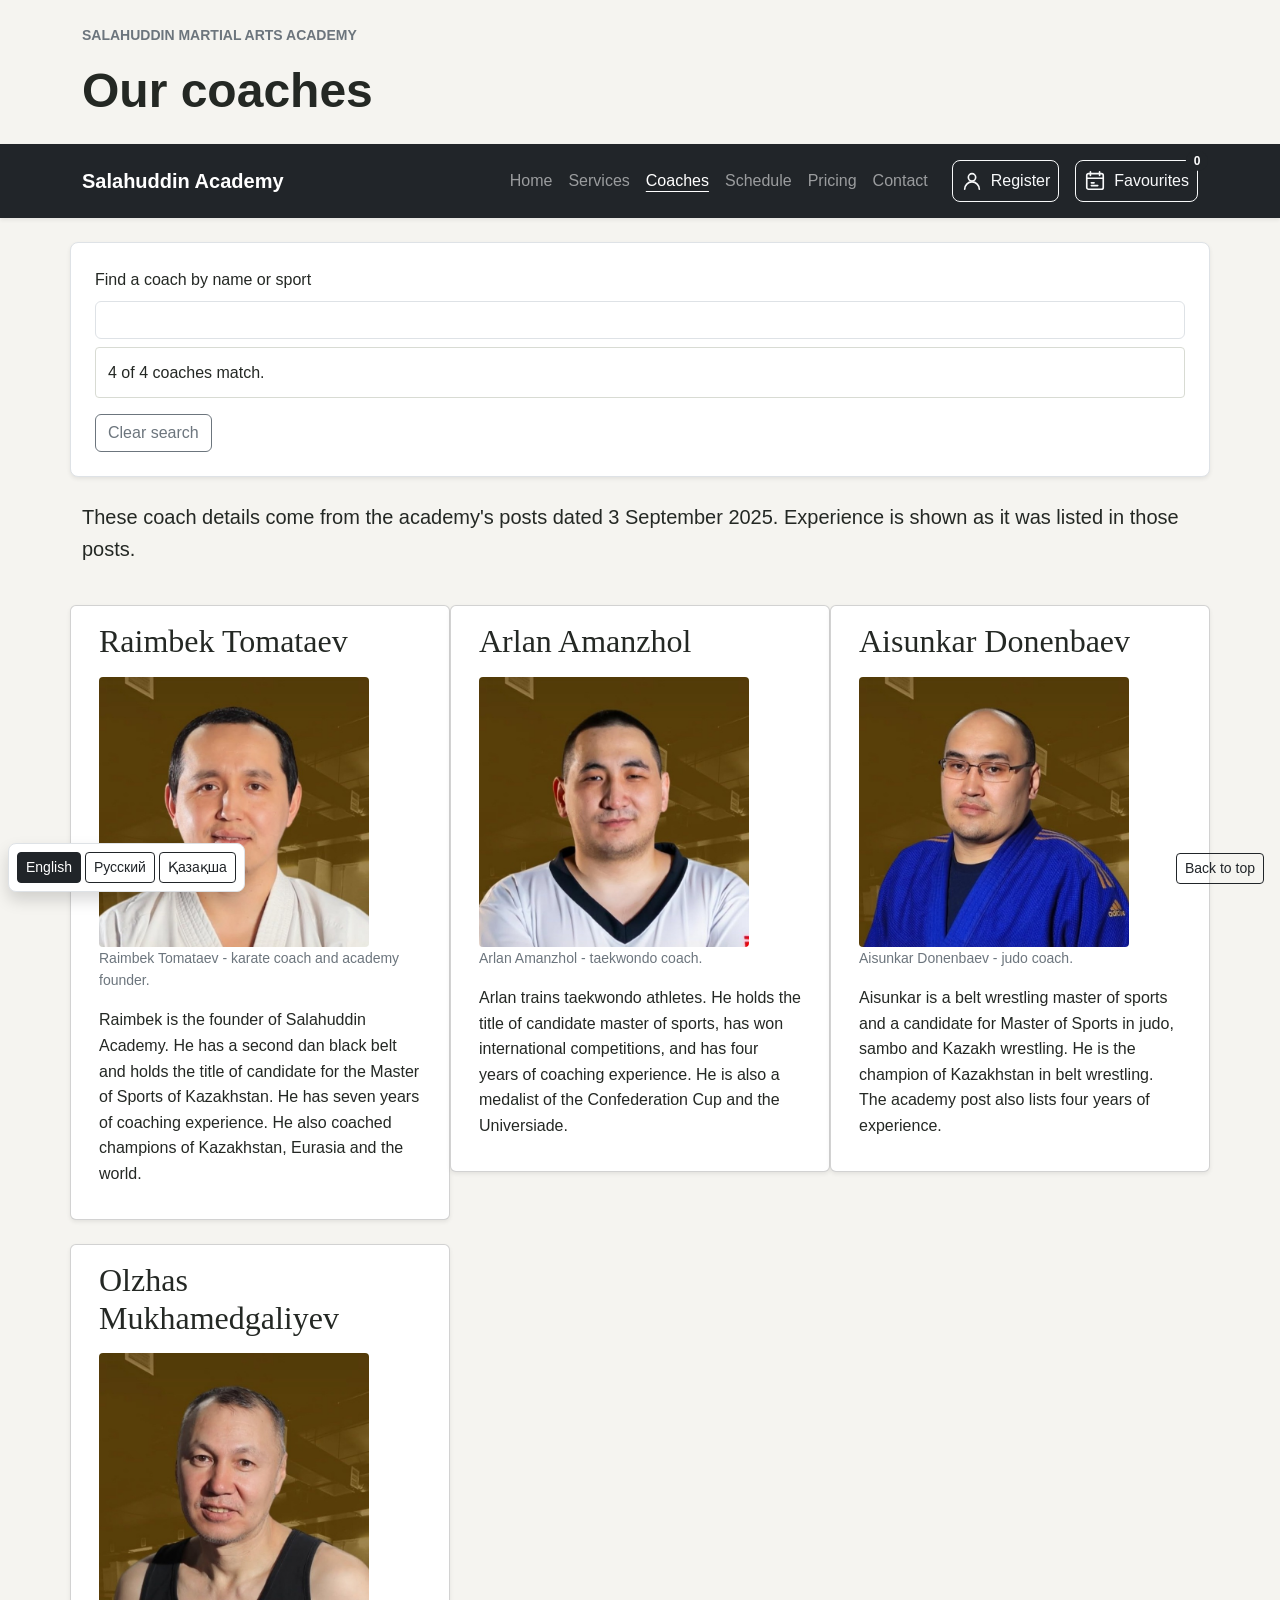
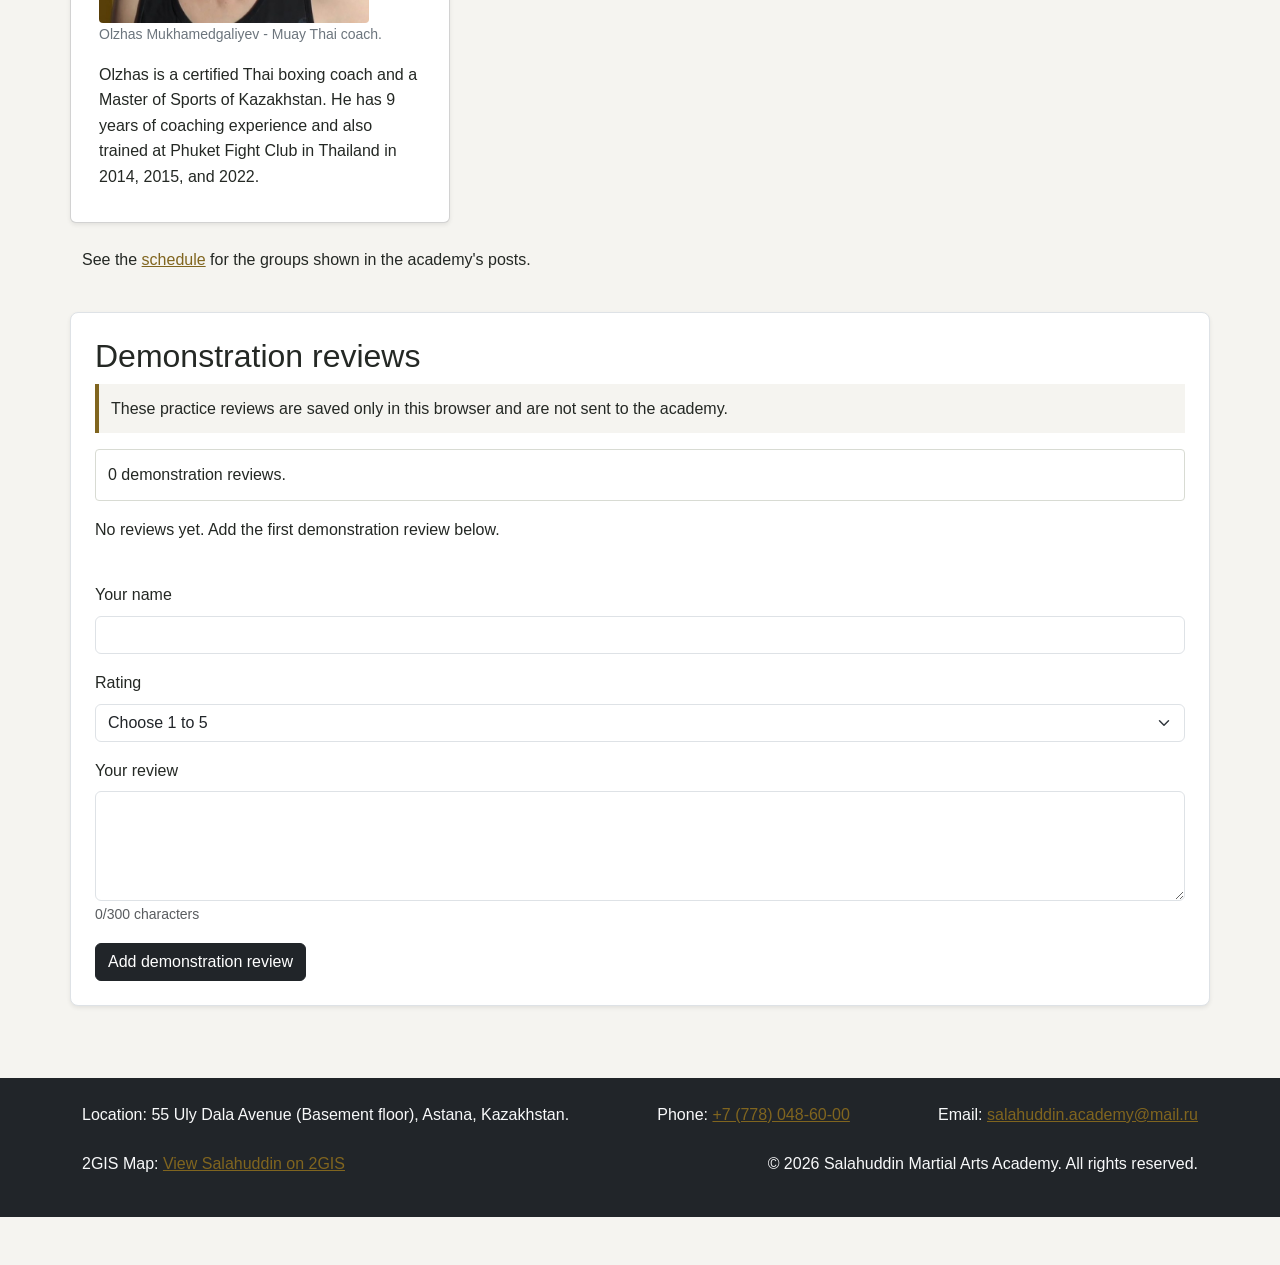
==== commit b3238dd0: "Publish latest Salahuddin project updates" ====
--- a/coaches.html
+++ b/coaches.html
@@ -100,9 +100,12 @@
         <p>&copy; 2026 Salahuddin Martial Arts Academy. All rights reserved.</p>
         </div>
     </footer>
-    <a class="btn btn-sm btn-outline-warning position-fixed bottom-0 end-0 m-3 d-none d-md-block" href="#top">Back to top</a>
+    <a class="btn btn-sm btn-outline-dark position-fixed bottom-0 end-0 m-3 d-none d-md-block" href="#top">Back to top</a>
     <script src="https://cdn.jsdelivr.net/npm/bootstrap@5.3.3/dist/js/bootstrap.bundle.min.js"></script>
-    <script src="js/main.js" defer></script>
-    <script src="js/reviews.js" defer></script>
+    <script src="https://code.jquery.com/jquery-3.7.1.min.js" defer></script>
+    <script src="js/main.js" defer></script>
+    <script src="js/jquery-assignment.js" defer></script>
+    <script src="js/reviews.js" defer></script>
+    <script src="js/language.js" defer></script>
 </body>
 </html>
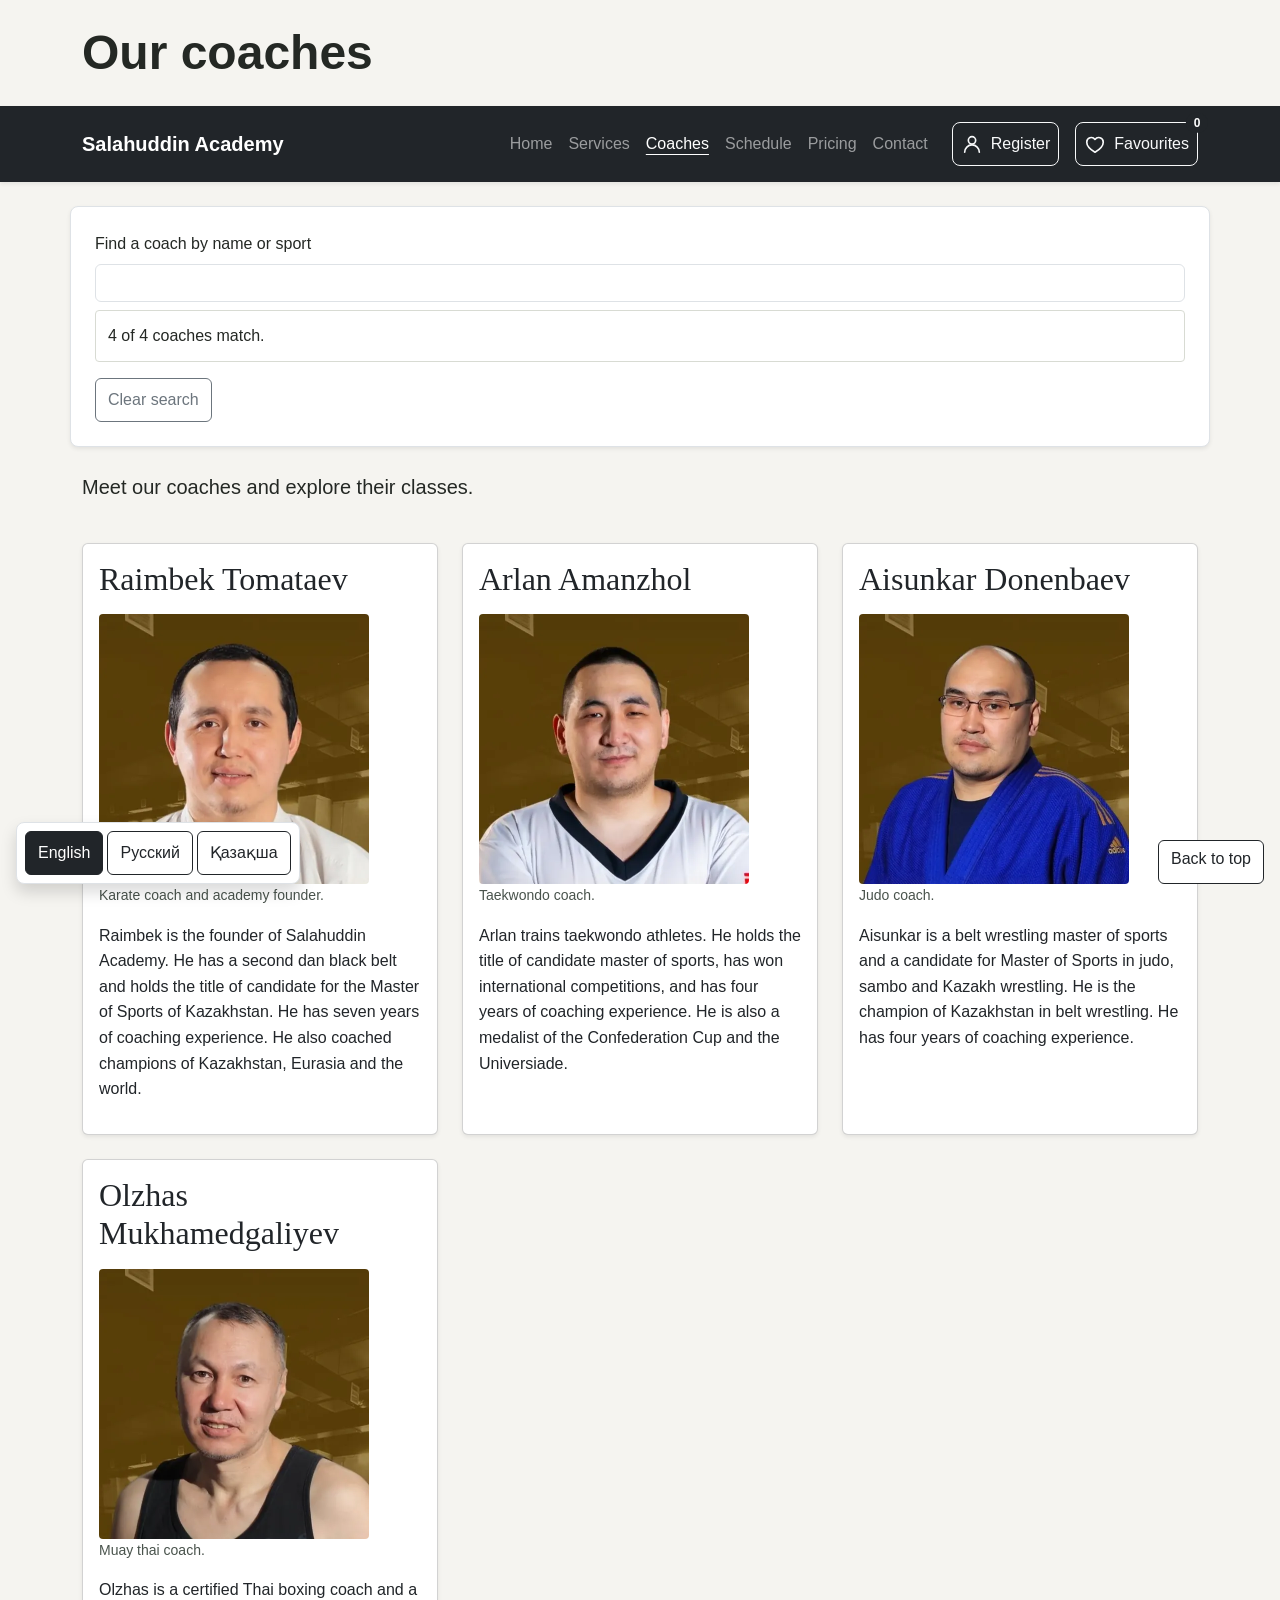
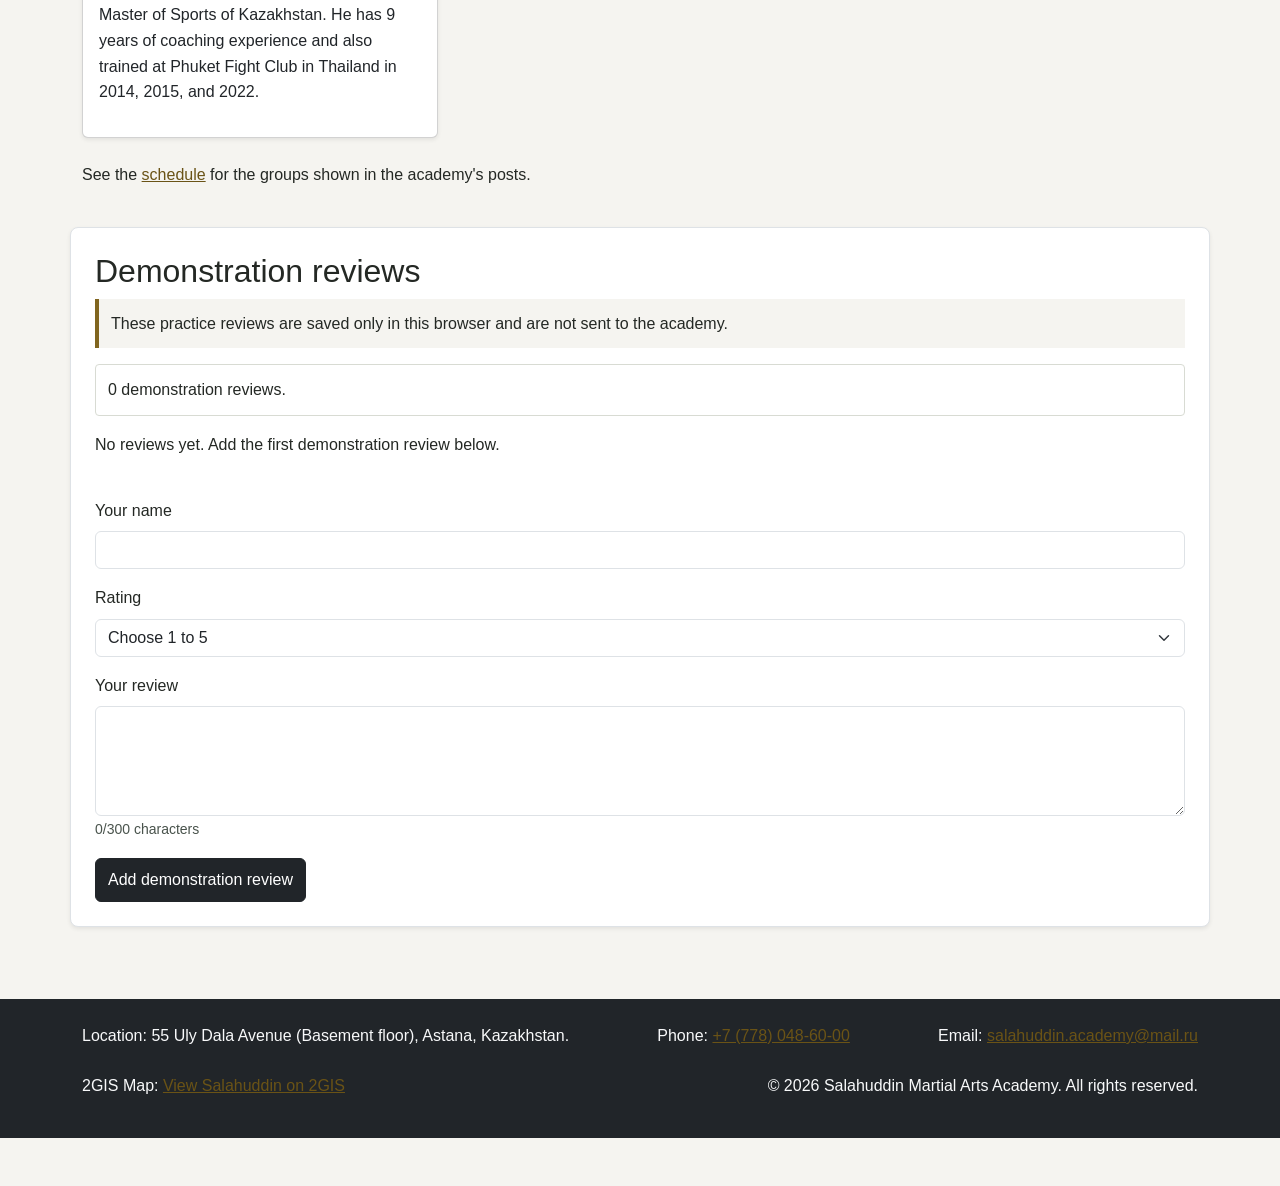
==== commit 4d8dad90: "Polish final site content forms accessibility and assets" ====
--- a/coaches.html
+++ b/coaches.html
@@ -10,11 +10,11 @@
     <link rel="stylesheet" href="css/style.css">
 </head>
 <body>
+    <a class="skip-link" href="#main-content">Skip to content</a>
 
 
 
     <header class="container pt-4 pb-3" id="top">
-        <p class="small text-uppercase text-secondary fw-semibold d-none d-md-block">Salahuddin Martial Arts Academy</p>
         <h1 class="display-5 fw-bold">Our coaches</h1>
     </header>
 
@@ -38,54 +38,49 @@
         </div>
     </nav>
 
-    <main class="container py-4">
+    <main class="container py-4" id="main-content">
         <div class="row g-4">
 
-        <p class="lead col-12 text-center text-md-start">These coach details come from the academy's posts dated 3 September 2025.
-            Experience is shown as it was listed in those posts.</p>
-       <article class="content-panel col-12 col-md-6 col-lg-4 card shadow-sm h-100">
-            <div class="card-body">
+        <p class="lead col-12 text-center text-md-start">Meet our coaches and explore their classes.</p>
+       <article class="content-panel col-12 col-md-6 col-lg-4"><div class="card shadow-sm h-100"><div class="card-body">
             <h2>Raimbek Tomataev</h2>
             <figure class="poster">
-                <img src="images/raimbek-karate-cropped.jpg" width="270" alt="Academy poster showing Raimbek Tomataev in a white karate uniform">
-                <figcaption>Raimbek Tomataev - karate coach and academy founder.</figcaption>
+                <img width="540" height="540" loading="lazy" decoding="async" src="images/raimbek-karate-cropped.webp" alt="Coach in martial arts uniform">
+                <figcaption>Karate coach and academy founder.</figcaption>
             </figure>
             <p>Raimbek is the founder of Salahuddin Academy. He has a second dan black belt and holds the title of candidate for the Master of Sports of Kazakhstan. He has seven years of coaching experience. He also coached champions of Kazakhstan, Eurasia and the world.</p>
 
-            </div></article>
-        <article class="content-panel col-12 col-md-6 col-lg-4 card shadow-sm h-100">
-            <div class="card-body">
+            </div></div></article>
+        <article class="content-panel col-12 col-md-6 col-lg-4"><div class="card shadow-sm h-100"><div class="card-body">
             <h2>Arlan Amanzhol</h2>
             <figure class="poster">
-                <img src="images/arman-taekwondo-cropped.jpg" width="270" alt="Academy poster showing Arlan Amanzhol in a taekwondo uniform">
-                <figcaption>Arlan Amanzhol - taekwondo coach.</figcaption>
+                <img width="540" height="540" loading="lazy" decoding="async" src="images/arman-taekwondo-cropped.webp" alt="Coach in martial arts uniform">
+                <figcaption>Taekwondo coach.</figcaption>
             </figure>
             <p>Arlan trains taekwondo athletes. He holds the title of candidate master of sports, has won international competitions, and has four years of coaching experience.
                 He is also a medalist of the Confederation Cup and the Universiade.</p>
 
-            </div></article>
-        <article class="content-panel col-12 col-md-6 col-lg-4 card shadow-sm h-100">
-            <div class="card-body">
+            </div></div></article>
+        <article class="content-panel col-12 col-md-6 col-lg-4"><div class="card shadow-sm h-100"><div class="card-body">
             <h2>Aisunkar Donenbaev</h2>
             <figure class="poster">
-                <img src="images/aisunkar-judo-cropped.jpg" width="270" alt="Academy poster showing Aisunkar Donenbaev in a blue judo uniform">
-                <figcaption>Aisunkar Donenbaev - judo coach.</figcaption>
+                <img width="540" height="540" loading="lazy" decoding="async" src="images/aisunkar-judo-cropped.webp" alt="Coach in martial arts uniform">
+                <figcaption>Judo coach.</figcaption>
             </figure>
-            <p>Aisunkar is a belt wrestling master of sports and a candidate for Master of Sports in judo, sambo and Kazakh wrestling. He is the champion of Kazakhstan in belt wrestling. The academy post also lists four years of experience.</p>
+            <p>Aisunkar is a belt wrestling master of sports and a candidate for Master of Sports in judo, sambo and Kazakh wrestling. He is the champion of Kazakhstan in belt wrestling. He has four years of coaching experience.</p>
 
-            </div></article>
-        <article class="content-panel col-12 col-md-6 col-lg-4 card shadow-sm h-100">
-            <div class="card-body">
+            </div></div></article>
+        <article class="content-panel col-12 col-md-6 col-lg-4"><div class="card shadow-sm h-100"><div class="card-body">
             <h2>Olzhas Mukhamedgaliyev</h2>
             <figure class="poster">
-                <img src="images/olzhas-muay-thai-cropped.jpg" width="270" alt="Academy poster showing Muay Thai coach Olzhas Mukhamedgaliyev">
-                <figcaption>Olzhas Mukhamedgaliyev - Muay Thai coach.</figcaption>
+                <img width="540" height="540" loading="lazy" decoding="async" src="images/olzhas-muay-thai-cropped.webp" alt="Coach in martial arts uniform">
+                <figcaption>Muay thai coach.</figcaption>
             </figure>
             <p>Olzhas is a certified Thai boxing coach and a Master of Sports of Kazakhstan.
                 He has 9 years of coaching experience and also trained at Phuket Fight Club in Thailand in 2014, 2015, and 2022.</p>
 
 
-            </div></article>
+            </div></div></article>
 
         <p class="page-note">See the <a href="schedule.html">schedule</a> for the groups shown in the academy's posts.</p>
             </div>
@@ -96,11 +91,11 @@
         <p>Location: 55 Uly Dala Avenue (Basement floor), Astana, Kazakhstan.</p>
         <p>Phone: <a href="tel:+77780486000">+7 (778) 048-60-00</a></p>
         <p>Email: <a href="mailto:salahuddin.academy@mail.ru">salahuddin.academy@mail.ru</a></p>
-        <p>2GIS Map: <a href="https://2gis.kz/astana/firm/70000001078856416" target="_blank" rel="noopener noreferrer">View Salahuddin on 2GIS</a></p>
+        <p>2GIS Map: <a href="https://2gis.kz/astana/firm/70000001078856416" target="_blank" rel="noopener noreferrer">View Salahuddin on 2GIS<span class="visually-hidden"> (Opens in a new tab)</span></a></p>
         <p>&copy; 2026 Salahuddin Martial Arts Academy. All rights reserved.</p>
         </div>
     </footer>
-    <a class="btn btn-sm btn-outline-dark position-fixed bottom-0 end-0 m-3 d-none d-md-block" href="#top">Back to top</a>
+    <a class="btn btn-outline-dark back-to-top" href="#top">Back to top</a>
     <script src="https://cdn.jsdelivr.net/npm/bootstrap@5.3.3/dist/js/bootstrap.bundle.min.js"></script>
     <script src="https://code.jquery.com/jquery-3.7.1.min.js" defer></script>
     <script src="js/main.js" defer></script>
--- a/css/style.css
+++ b/css/style.css
@@ -17,3 +17,17 @@
 .is-error { border-color: #b02a37 !important; }
 .is-success { border-color: #146c43 !important; }
 .form-message { min-height: 3rem; padding: .75rem; border: 1px solid #d8dbd3; border-radius: .25rem; }
+
+/* The skip link, focus ring and control size repair keyboard and touch access. */
+.skip-link { position: absolute; top: -5rem; left: 1rem; z-index: 1100; padding: .75rem 1rem; background: #fff; color: #242824; }
+.skip-link:focus { top: 1rem; }
+.btn { min-height: 44px; }
+.back-to-top { position: fixed; right: 1rem; bottom: 1rem; z-index: 1020; background: #fff; }
+#language-switcher { position: fixed; left: 1rem; bottom: 1rem; z-index: 1030; }
+#language-switcher .btn { min-width: 44px; }
+.text-muted, .text-secondary, figcaption { color: #49534c !important; }
+a { color: #6a5316; }
+@media (max-width: 575.98px) { .back-to-top { bottom: 5rem; } #language-switcher { max-width: calc(100vw - 2rem); } }
+
+.poster-thumb { width: 180px; max-width: 100%; height: auto; }
+.poster img { width: 270px; max-width: 100%; height: auto; }
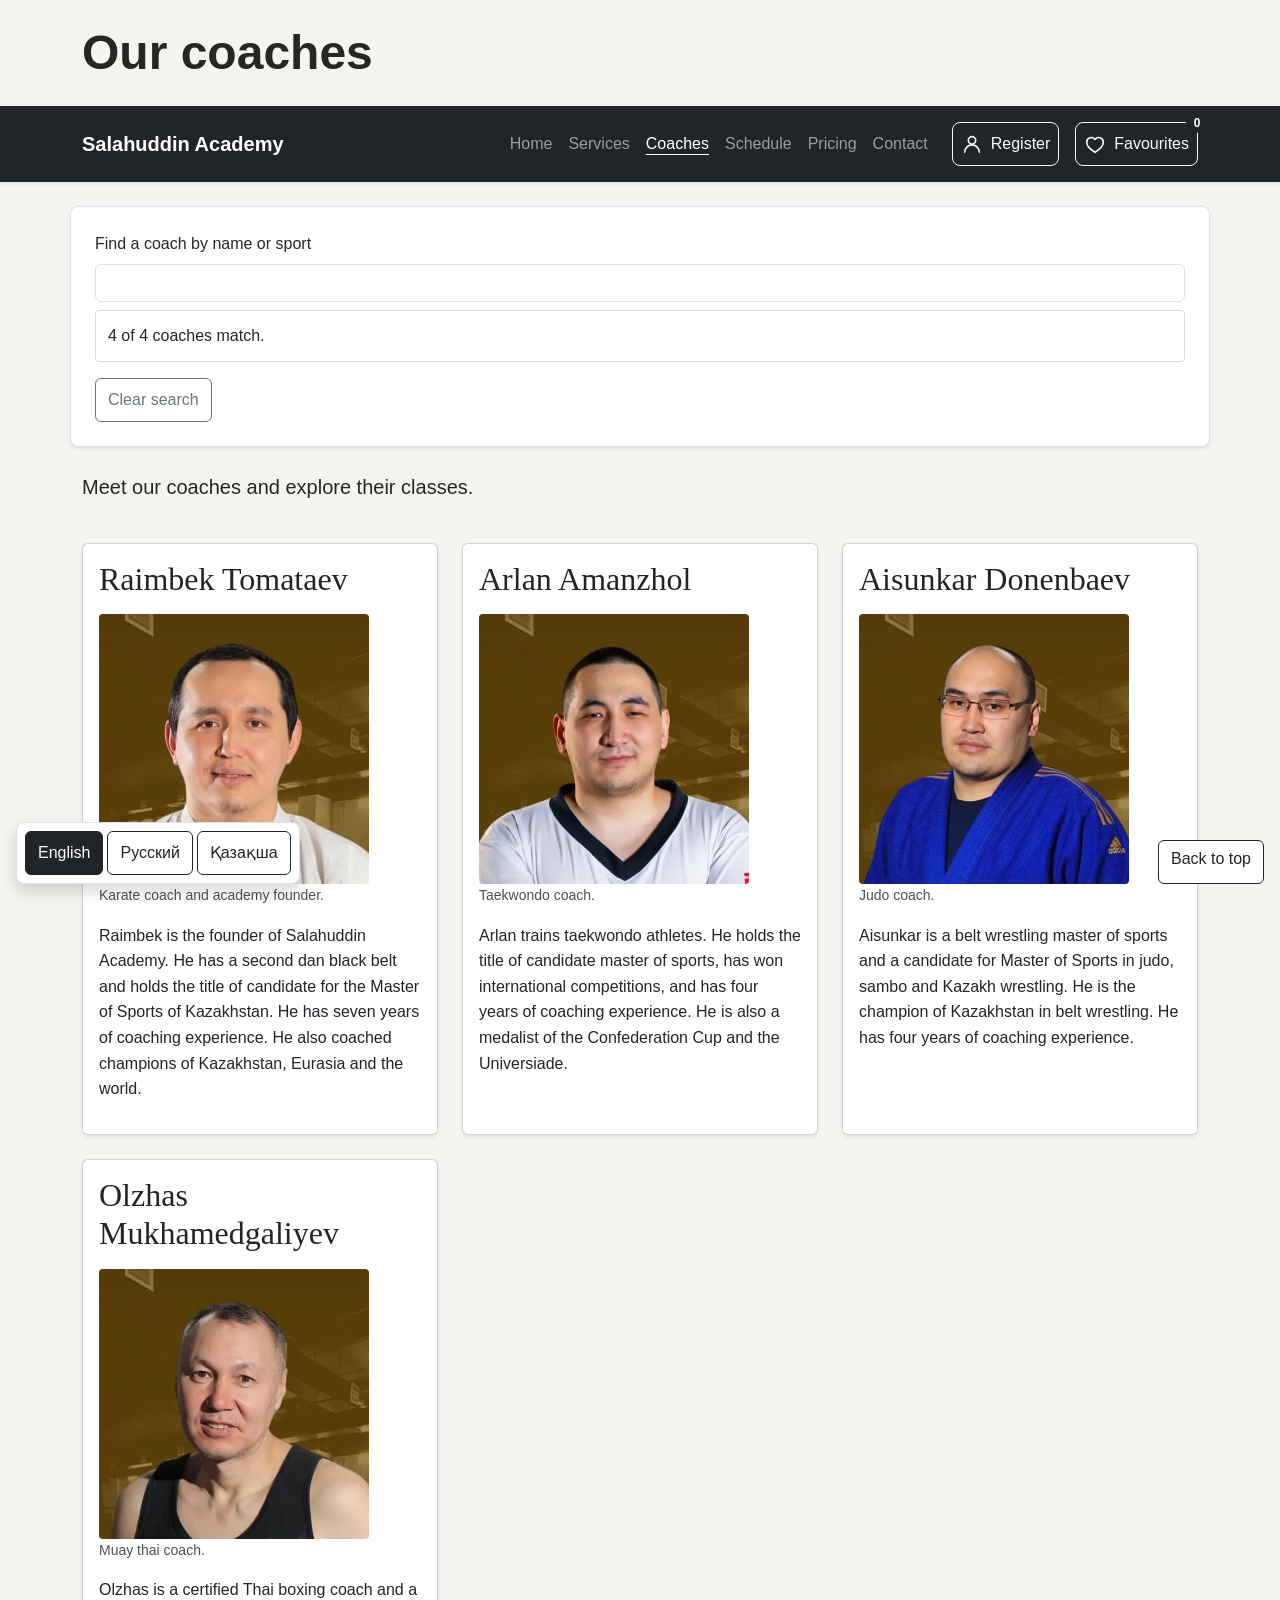
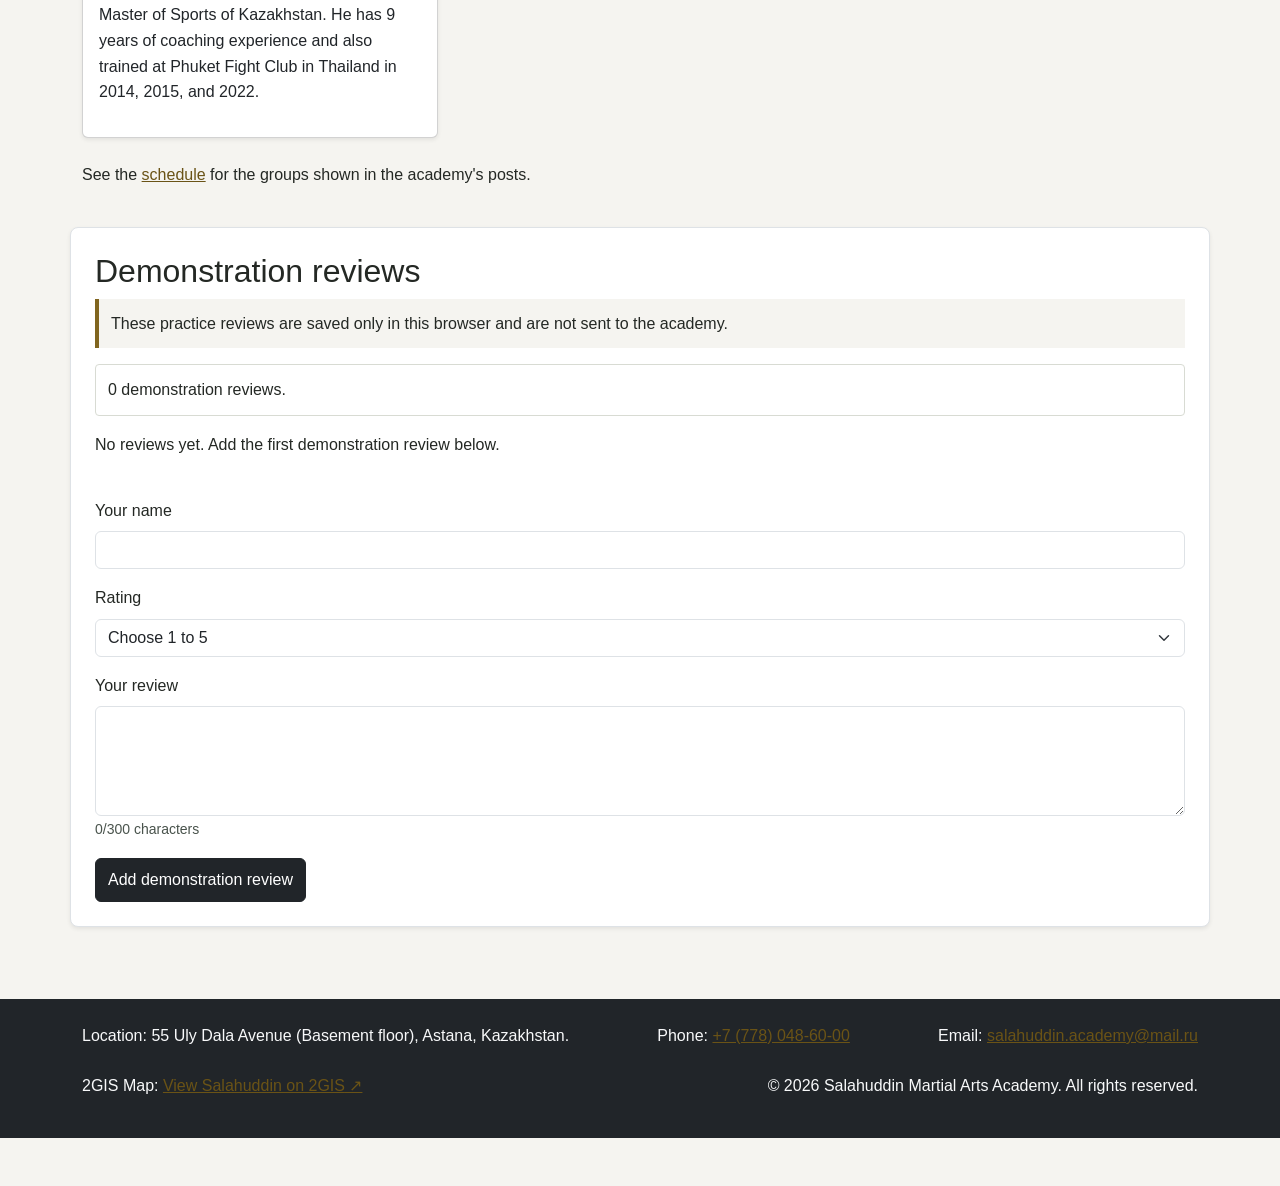
==== commit 2f6e635c: "Improve mobile language controls and external links" ====
--- a/coaches.html
+++ b/coaches.html
@@ -91,7 +91,7 @@
         <p>Location: 55 Uly Dala Avenue (Basement floor), Astana, Kazakhstan.</p>
         <p>Phone: <a href="tel:+77780486000">+7 (778) 048-60-00</a></p>
         <p>Email: <a href="mailto:salahuddin.academy@mail.ru">salahuddin.academy@mail.ru</a></p>
-        <p>2GIS Map: <a href="https://2gis.kz/astana/firm/70000001078856416" target="_blank" rel="noopener noreferrer">View Salahuddin on 2GIS<span class="visually-hidden"> (Opens in a new tab)</span></a></p>
+        <p>2GIS Map: <a href="https://2gis.kz/astana/firm/70000001078856416" target="_blank" rel="noopener noreferrer">View Salahuddin on 2GIS<span aria-hidden="true"> ↗</span><span class="visually-hidden"> (Opens in a new tab)</span></a></p>
         <p>&copy; 2026 Salahuddin Martial Arts Academy. All rights reserved.</p>
         </div>
     </footer>
--- a/css/style.css
+++ b/css/style.css
@@ -27,7 +27,7 @@
 #language-switcher .btn { min-width: 44px; }
 .text-muted, .text-secondary, figcaption { color: #49534c !important; }
 a { color: #6a5316; }
-@media (max-width: 575.98px) { .back-to-top { bottom: 5rem; } #language-switcher { max-width: calc(100vw - 2rem); } }
+@media (max-width: 575.98px) { .back-to-top { bottom: 7rem; } #language-switcher { max-width: calc(100vw - 2rem); } body { padding-bottom: 7rem !important; } }
 
 .poster-thumb { width: 180px; max-width: 100%; height: auto; }
 .poster img { width: 270px; max-width: 100%; height: auto; }
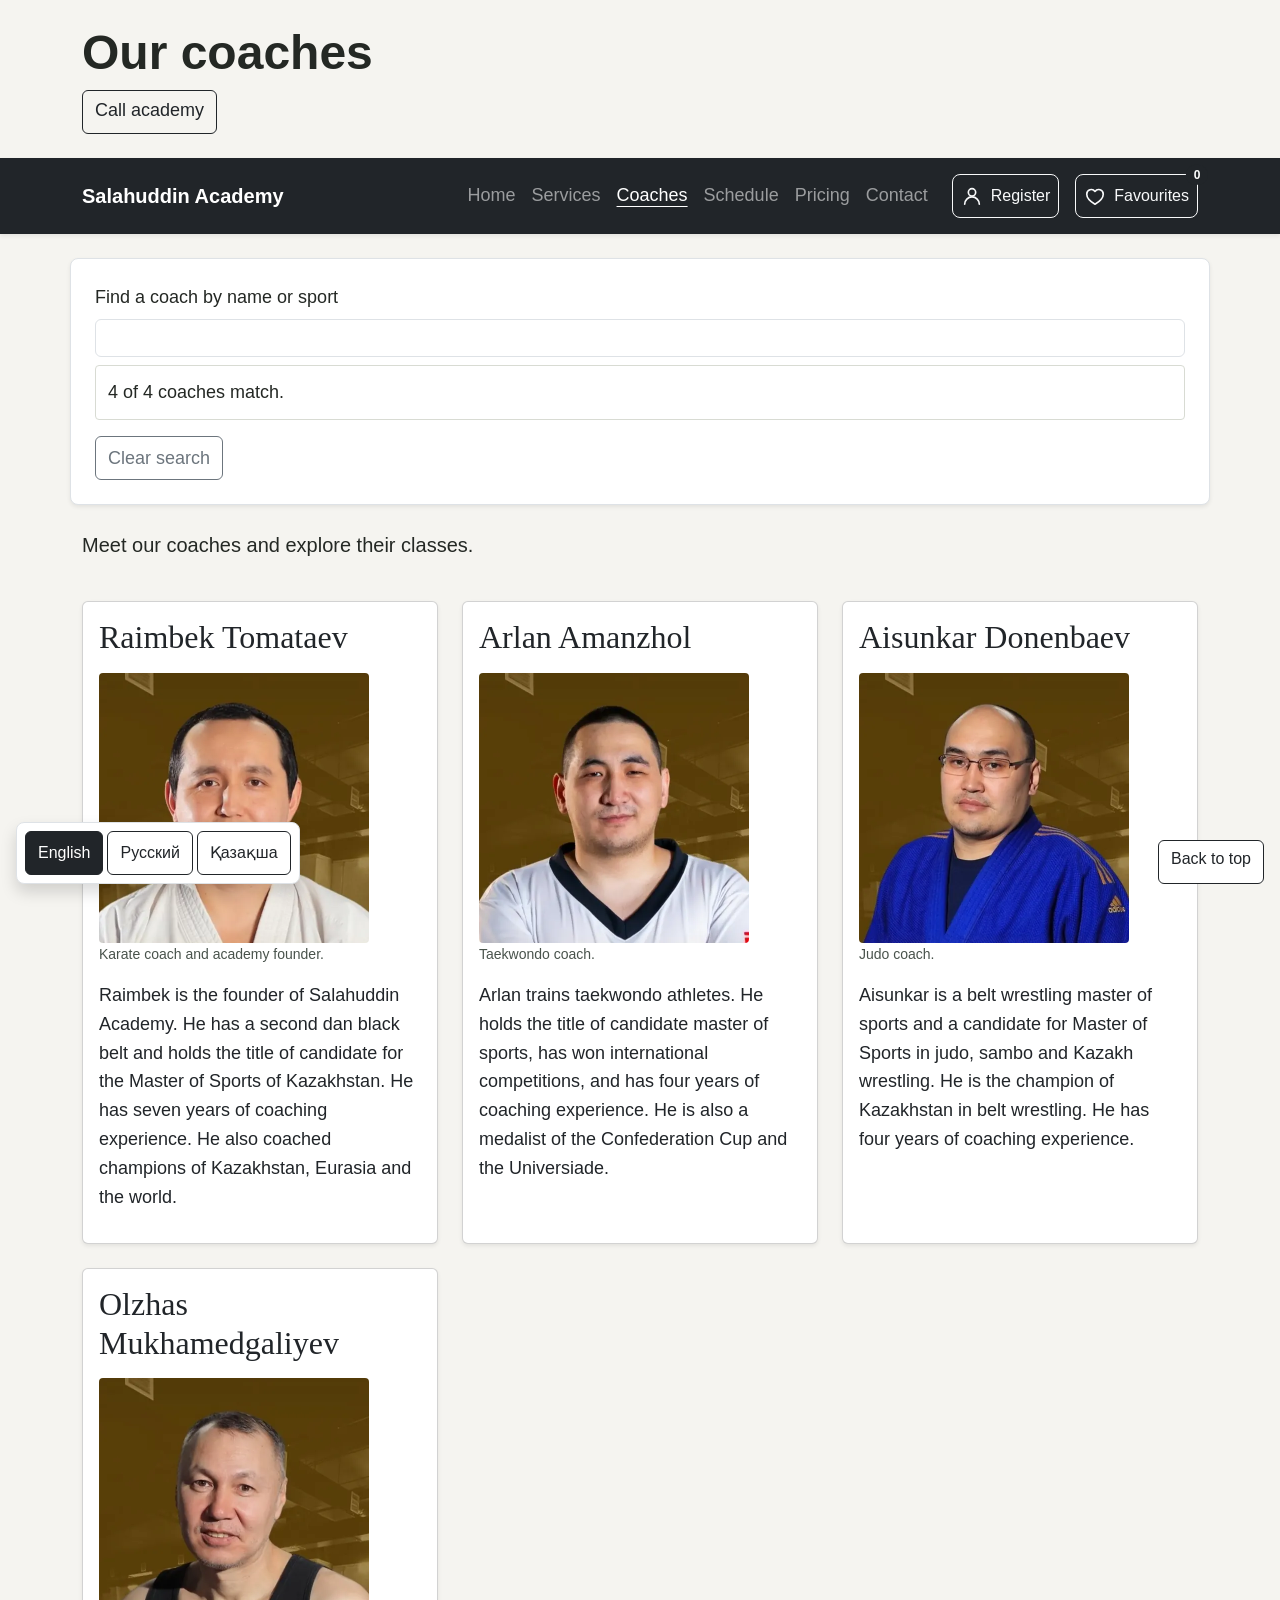
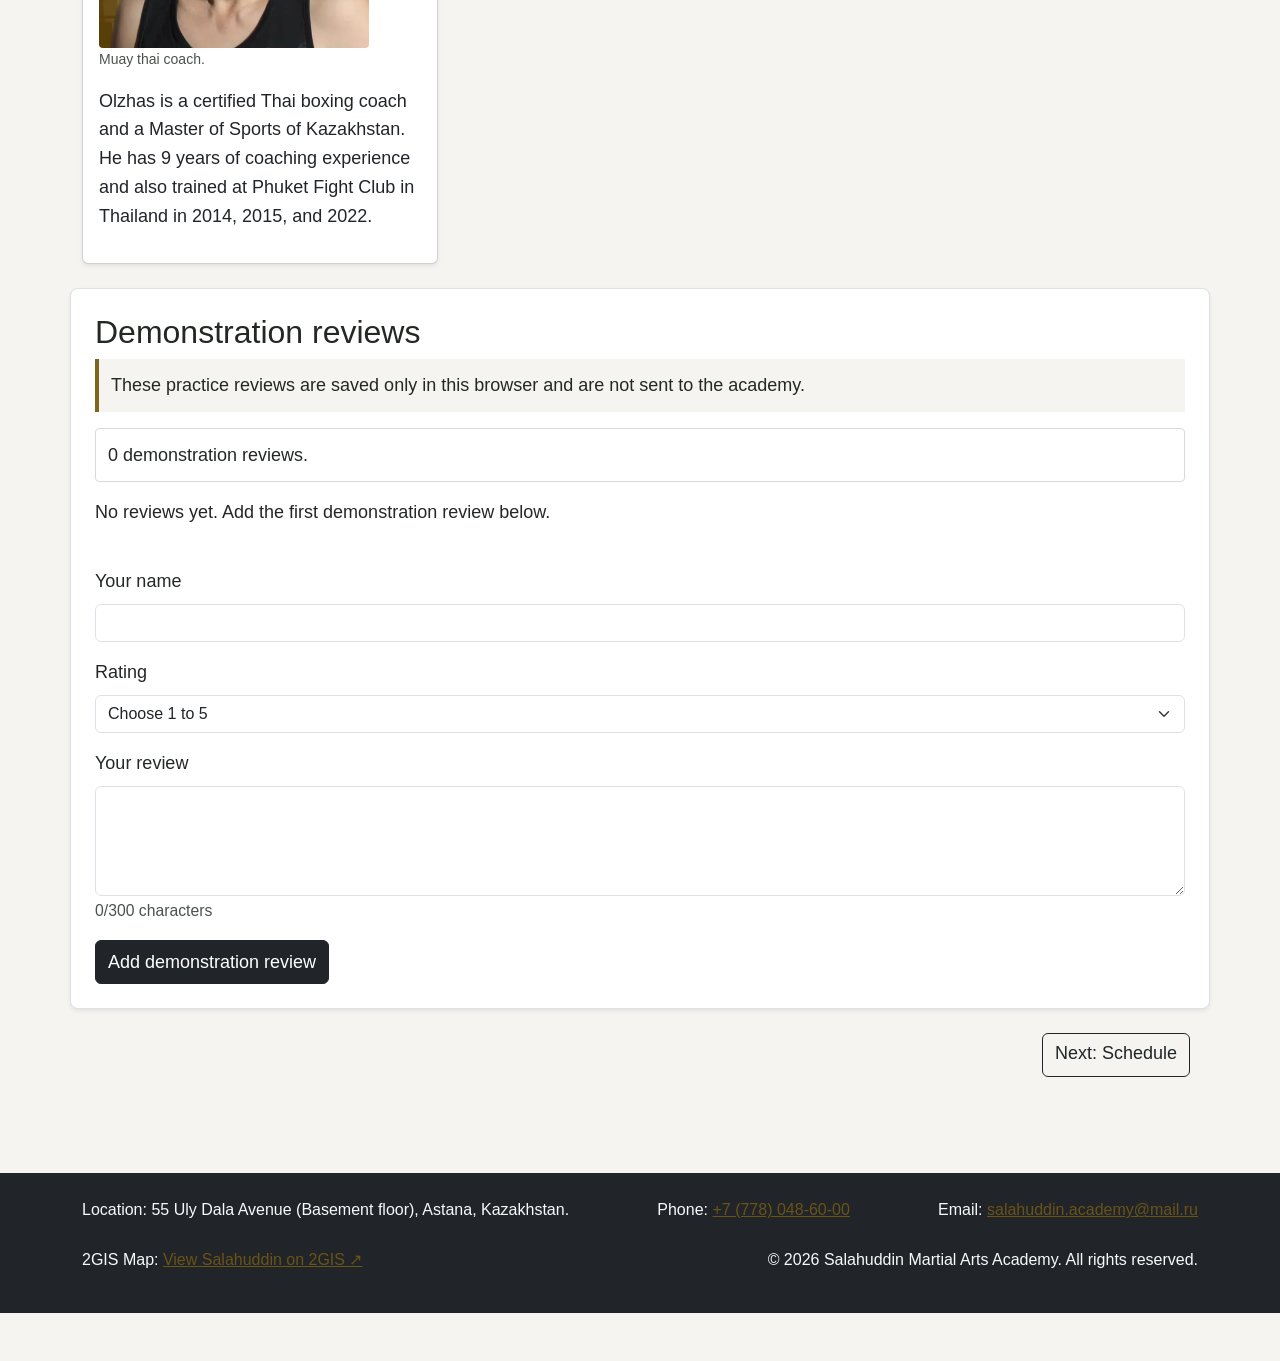
==== commit bbc2d3f7: "Consolidate page content and simplify visitor route" ====
--- a/coaches.html
+++ b/coaches.html
@@ -81,8 +81,6 @@
 
 
             </div></div></article>
-
-        <p class="page-note">See the <a href="schedule.html">schedule</a> for the groups shown in the academy's posts.</p>
             </div>
 </main>
 
--- a/css/style.css
+++ b/css/style.css
@@ -31,3 +31,7 @@
 
 .poster-thumb { width: 180px; max-width: 100%; height: auto; }
 .poster img { width: 270px; max-width: 100%; height: auto; }
+
+/* Larger reading and touch targets address the endterm usability concern. */
+main, .navbar .nav-link { font-size: 1.125rem; }
+main .btn, header .btn { font-size: 1.125rem; }
